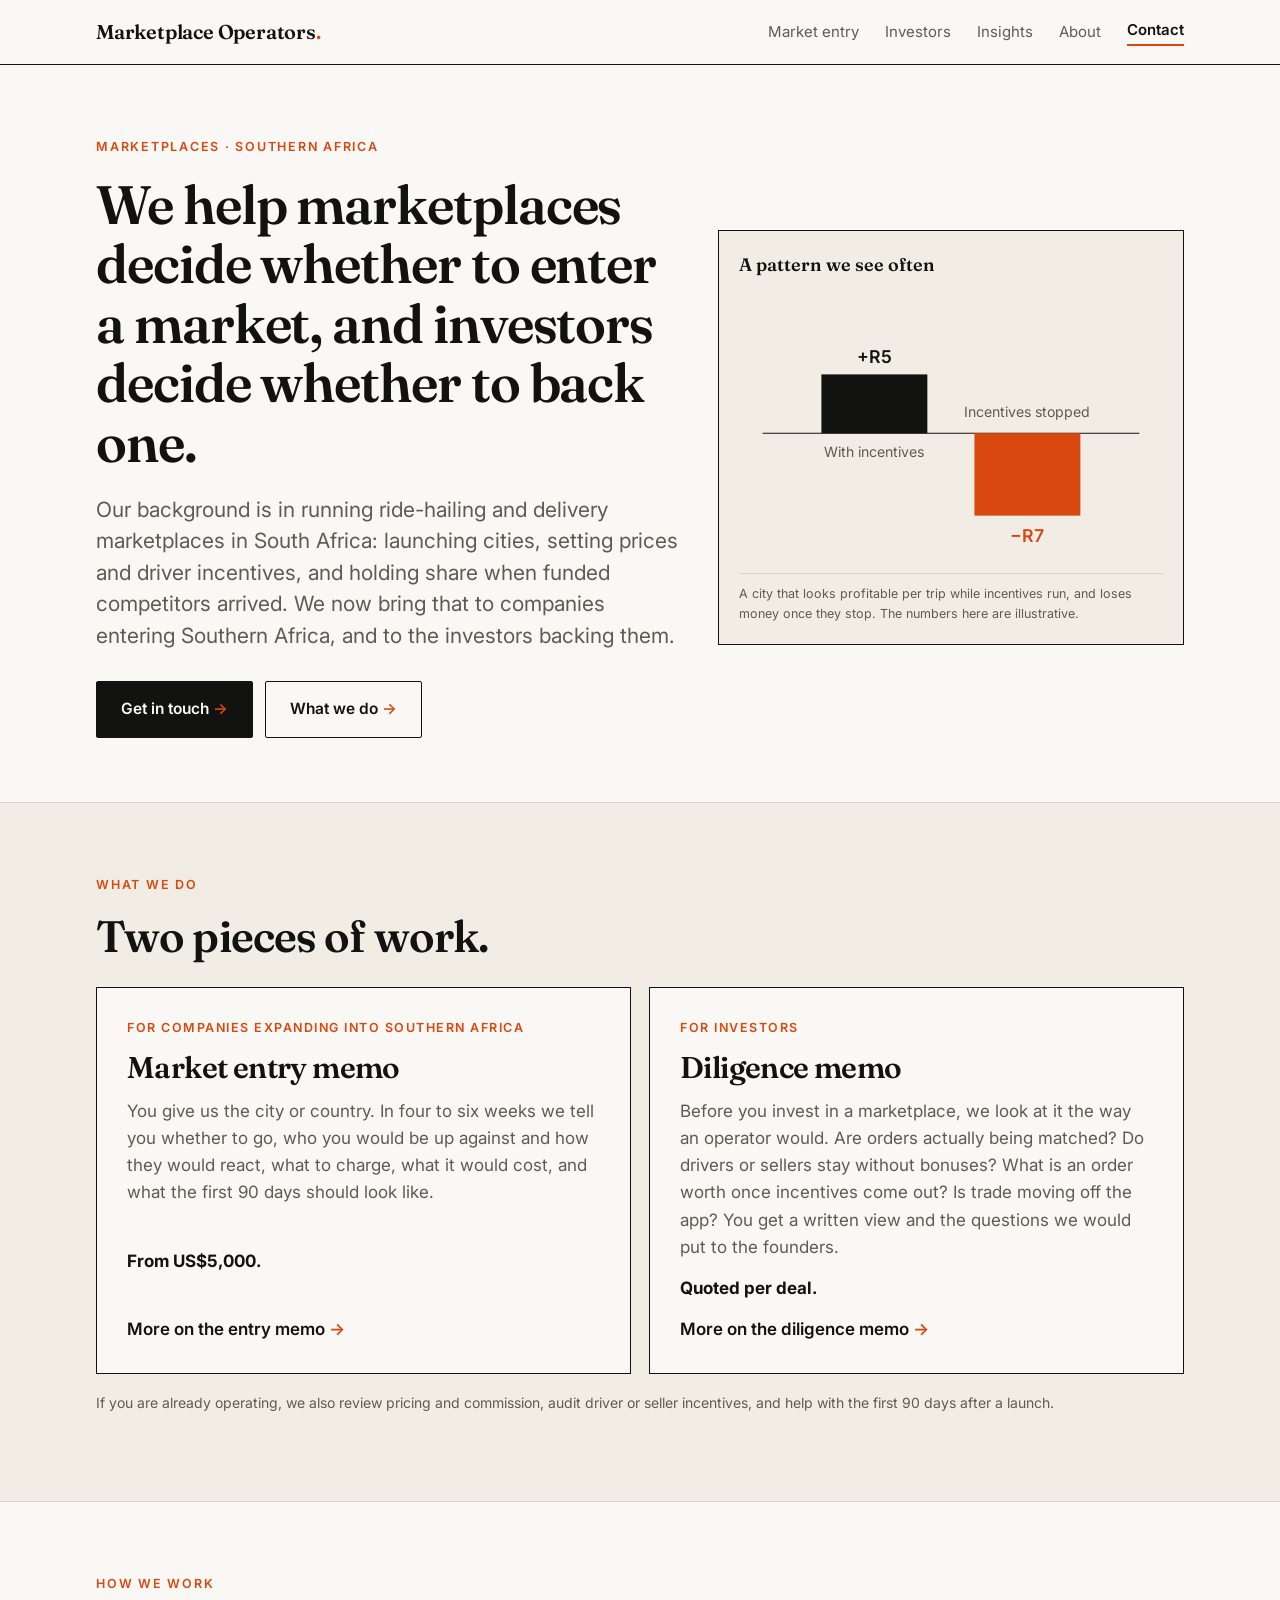
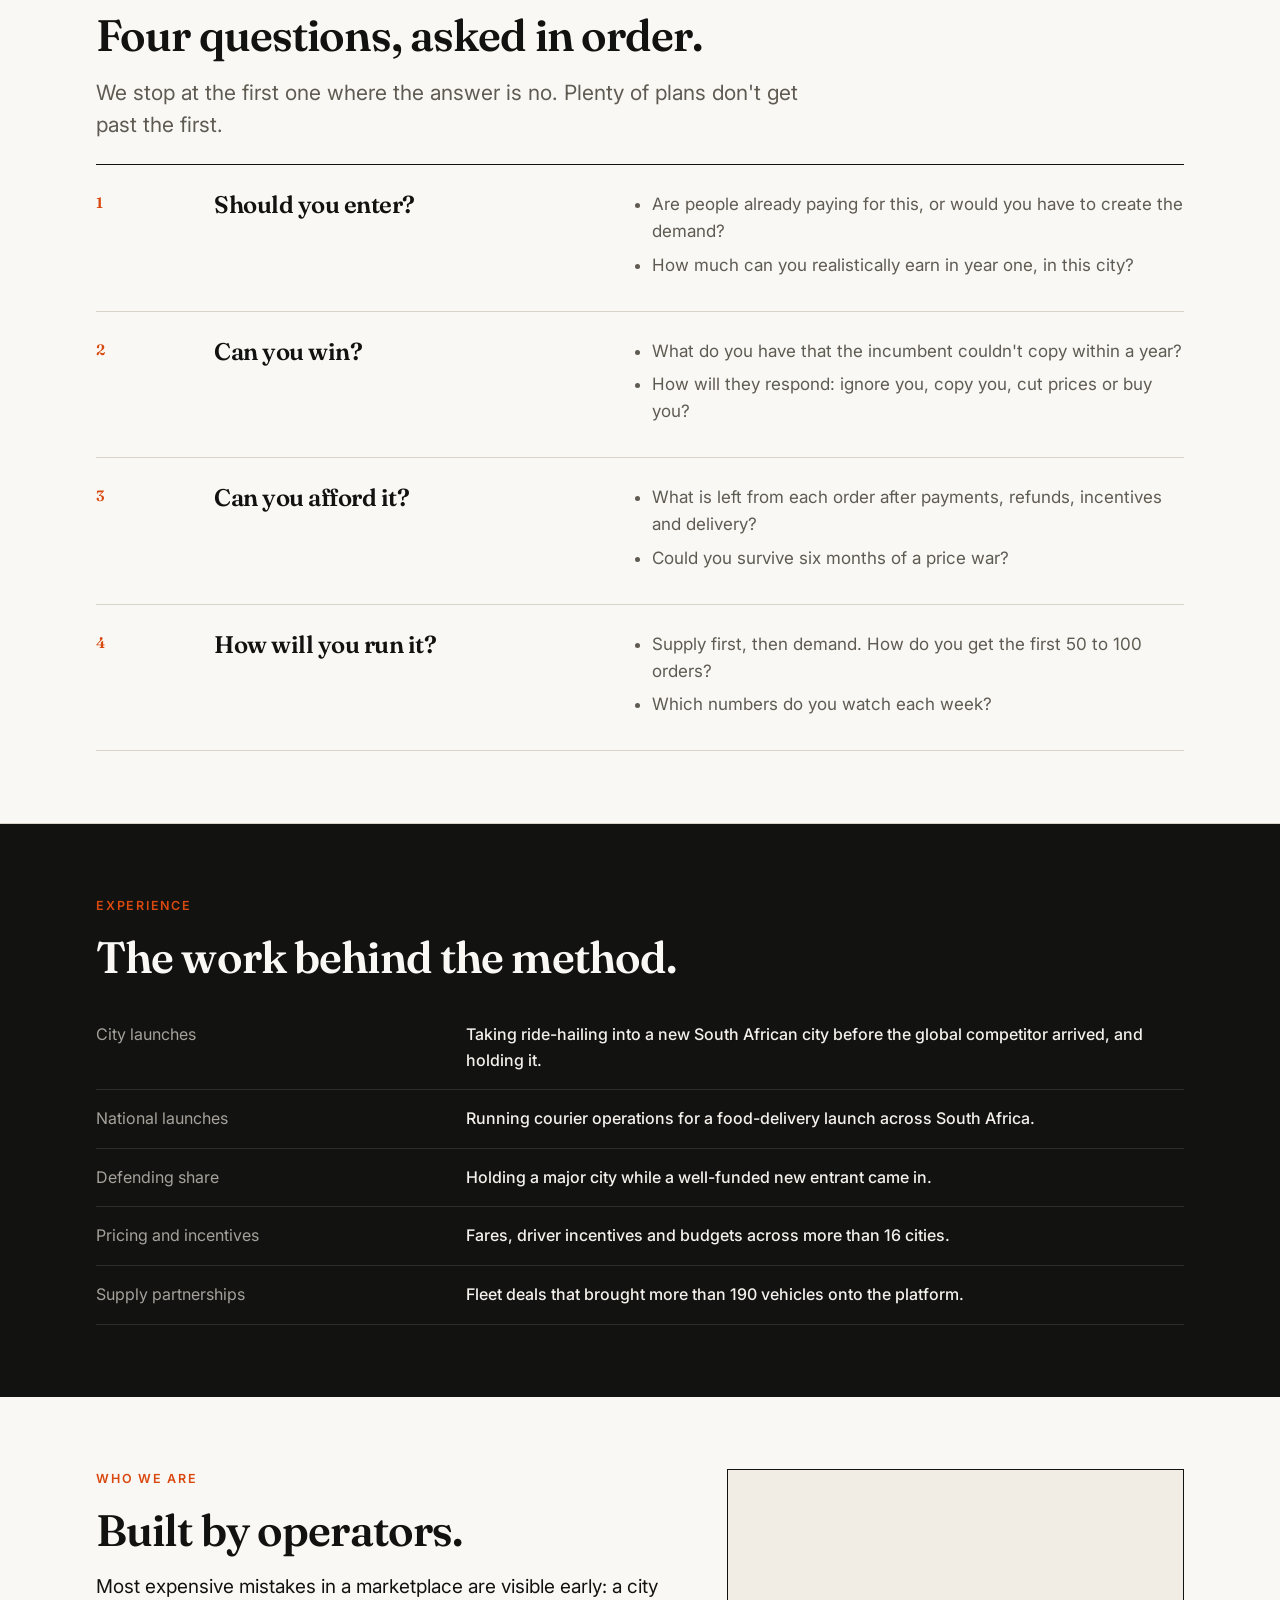
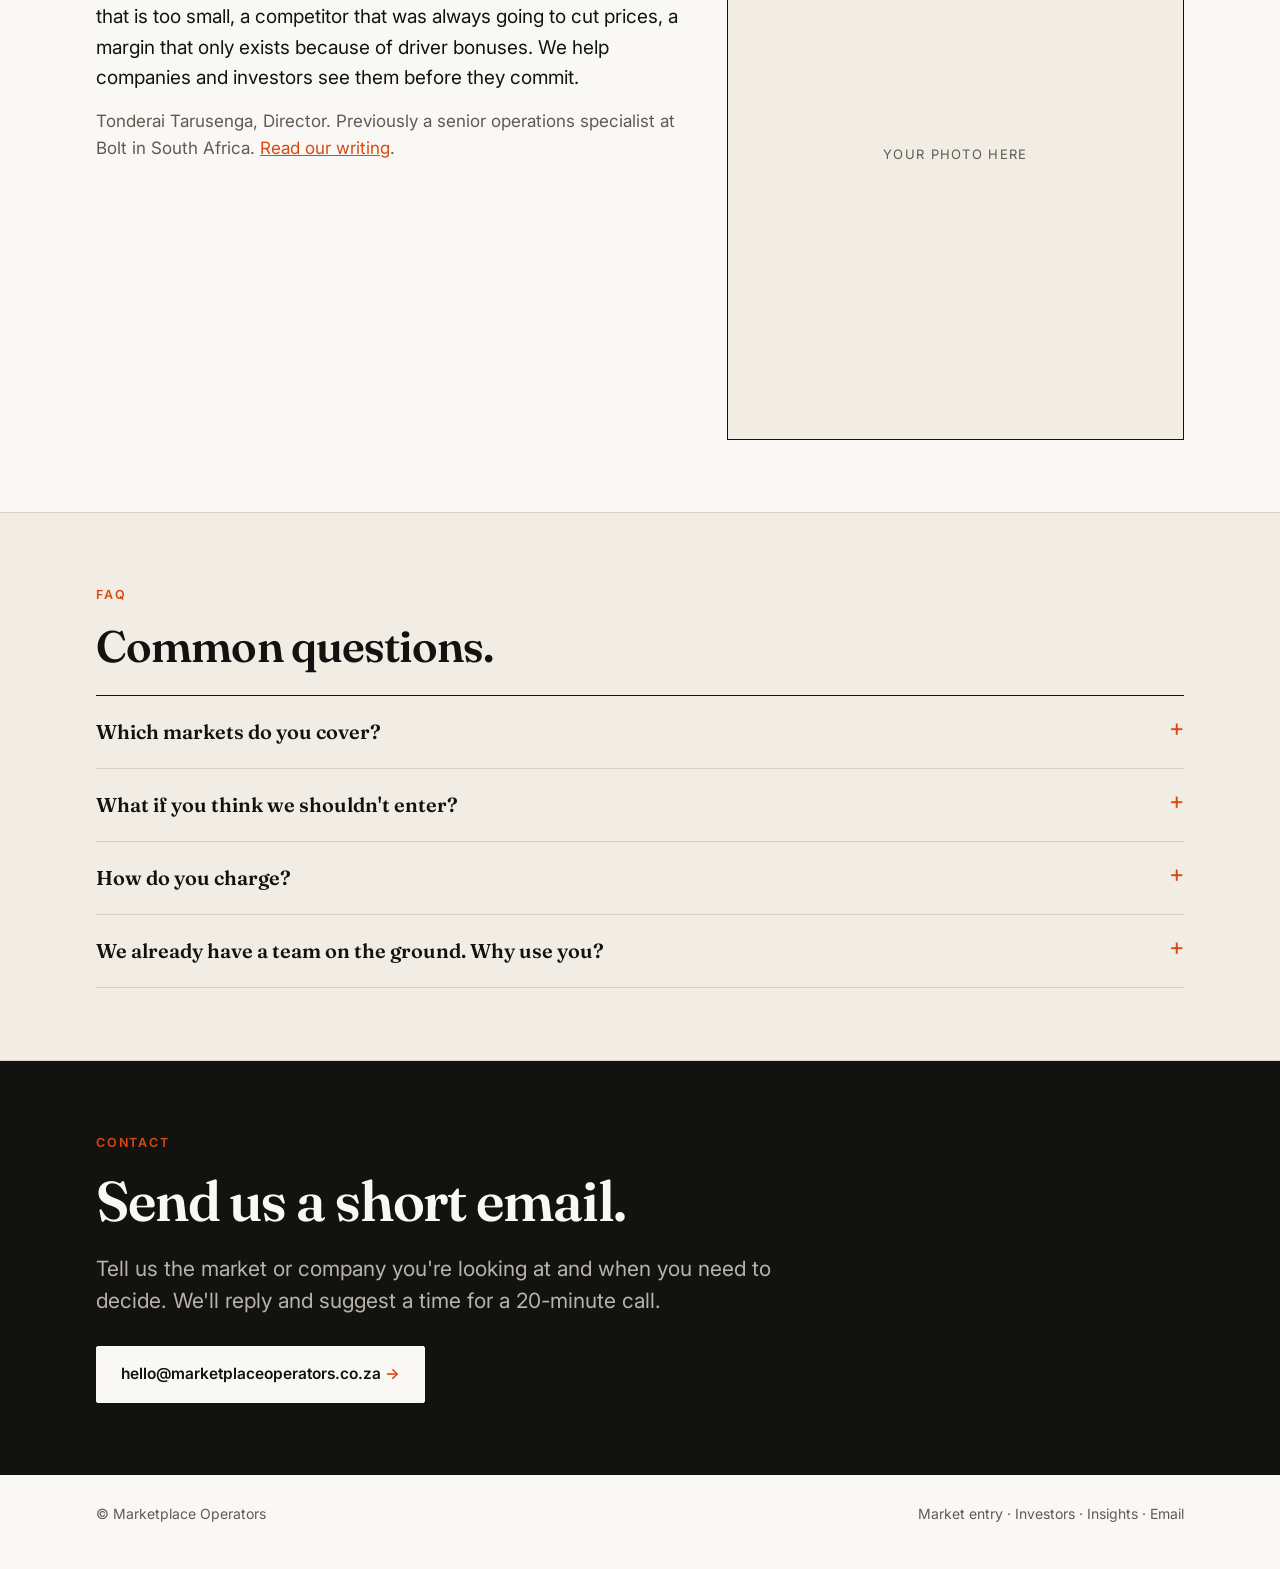
==== website/index.html @ 0813d492 "Show founder title as Director Co-Authored-By: Claude Opus 5.5 <noreply@anthropic.com> Claude-Sessio" ====
<!doctype html>
<html lang="en">
<head>
<meta charset="utf-8">
<meta name="viewport" content="width=device-width, initial-scale=1">
<title>Marketplace Operators | Market entry and diligence for marketplaces in Africa</title>
<meta name="description" content="Market entry strategy and operator diligence for marketplaces and platforms in Southern Africa. The Four Gates framework, from a former Bolt operator: should you enter, can you win, can you afford it, how do you execute.">
<link rel="canonical" href="https://marketplaceoperators.co.za/">
<meta property="og:title" content="Marketplace Operators">
<meta property="og:description" content="Market entry and operator diligence for marketplaces in Southern Africa.">
<meta property="og:url" content="https://marketplaceoperators.co.za/">
<meta property="og:type" content="website">
<link rel="preconnect" href="https://fonts.googleapis.com">
<link rel="preconnect" href="https://fonts.gstatic.com" crossorigin>
<link href="https://fonts.googleapis.com/css2?family=Fraunces:opsz,wght@9..144,400;9..144,600&family=Inter:wght@400;500;600&display=swap" rel="stylesheet">
<link rel="stylesheet" href="styles.css">
<script type="application/ld+json">
{"@context":"https://schema.org","@type":"ProfessionalService","name":"Marketplace Operators","url":"https://marketplaceoperators.co.za/","email":"hello@marketplaceoperators.co.za","areaServed":["South Africa","Zimbabwe","Southern Africa"],"description":"Market entry strategy and operator diligence for marketplaces and platforms in Southern Africa.","founder":{"@type":"Person","name":"Tonderai Tarusenga","jobTitle":"Director"}}
</script>
<script type="application/ld+json">
{"@context":"https://schema.org","@type":"FAQPage","mainEntity":[
{"@type":"Question","name":"Which markets do you cover?","acceptedAnswer":{"@type":"Answer","text":"South Africa and Zimbabwe, where we have worked on the ground, and the countries around them. For anywhere else, we'll tell you honestly whether we're the right fit."}},
{"@type":"Question","name":"What if you think we shouldn't enter?","acceptedAnswer":{"@type":"Answer","text":"Then we'll say so and explain why. That is often the most useful result."}},
{"@type":"Question","name":"How do you charge?","acceptedAnswer":{"@type":"Answer","text":"A fixed fee for each piece of work, agreed before we start. We don't bill by the hour."}},
{"@type":"Question","name":"We already have a team on the ground. Why use you?","acceptedAnswer":{"@type":"Answer","text":"An outside view on one decision, from someone with nothing riding on the answer."}}
]}
</script>
</head>
<body>

<header class="top">
  <div class="wrap">
    <a class="brand" href="index.html">Marketplace Operators<i>.</i></a>
    <nav class="menu">
      <a href="market-entry.html">Market entry</a>
      <a href="investors.html">Investors</a>
      <a href="insights.html">Insights</a>
      <a href="#about">About</a>
      <a class="cta" href="#contact">Contact</a>
    </nav>
  </div>
</header>

<section class="hero">
  <div class="wrap herogrid">
    <div>
      <span class="eyebrow">Marketplaces · Southern Africa</span>
      <h1 style="font-size:clamp(32px,4.4vw,54px);line-height:1.1">We help marketplaces decide whether to enter a market, and investors decide whether to back one.</h1>
      <p class="lead">Our background is in running ride-hailing and delivery marketplaces in South Africa: launching cities, setting prices and driver incentives, and holding share when funded competitors arrived. We now bring that to companies entering Southern Africa, and to the investors backing them.</p>
      <div class="btns">
        <a class="btn" href="#contact">Get in touch</a>
        <a class="btn line" href="#offers">What we do</a>
      </div>
    </div>
    <div class="figure">
      <div class="ttl">A pattern we see often</div>
      <svg viewBox="0 0 360 230" role="img" aria-label="Illustrative chart: profit per trip is positive with driver incentives and negative once they stop">
        <line x1="20" y1="120" x2="340" y2="120" stroke="#121211" stroke-width="1"/>
        <rect x="70" y="70" width="90" height="50" fill="#121211"/>
        <rect x="200" y="120" width="90" height="70" fill="#d9480f"/>
        <text x="115" y="60" text-anchor="middle" font-family="Inter,sans-serif" font-size="15" font-weight="600" fill="#121211">+R5</text>
        <text x="245" y="212" text-anchor="middle" font-family="Inter,sans-serif" font-size="15" font-weight="600" fill="#d9480f">−R7</text>
        <text x="115" y="140" text-anchor="middle" font-family="Inter,sans-serif" font-size="12" fill="#5f5b53">With incentives</text>
        <text x="245" y="106" text-anchor="middle" font-family="Inter,sans-serif" font-size="12" fill="#5f5b53">Incentives stopped</text>
      </svg>
      <div class="cap">A city that looks profitable per trip while incentives run, and loses money once they stop. The numbers here are illustrative.</div>
    </div>
  </div>
</section>

<section class="tint" id="offers">
  <div class="wrap">
    <span class="eyebrow">What we do</span>
    <h2>Two pieces of work.</h2>
    <div class="offers">
      <a class="offer" href="market-entry.html">
        <span class="for">For companies expanding into Southern Africa</span>
        <h3>Market entry memo</h3>
        <p>You give us the city or country. In four to six weeks we tell you whether to go, who you would be up against and how they would react, what to charge, what it would cost, and what the first 90 days should look like.</p>
        <p style="margin-top:auto"><b style="color:var(--ink)">From US$5,000.</b></p>
        <span class="go">More on the entry memo</span>
      </a>
      <a class="offer" href="investors.html">
        <span class="for">For investors</span>
        <h3>Diligence memo</h3>
        <p>Before you invest in a marketplace, we look at it the way an operator would. Are orders actually being matched? Do drivers or sellers stay without bonuses? What is an order worth once incentives come out? Is trade moving off the app? You get a written view and the questions we would put to the founders.</p>
        <p style="margin-top:auto"><b style="color:var(--ink)">Quoted per deal.</b></p>
        <span class="go">More on the diligence memo</span>
      </a>
    </div>
    <p class="note" style="margin-top:18px">If you are already operating, we also review pricing and commission, audit driver or seller incentives, and help with the first 90 days after a launch.</p>
  </div>
</section>

<section>
  <div class="wrap">
    <span class="eyebrow">How we work</span>
    <h2>Four questions, asked in order.</h2>
    <p class="lead" style="margin-top:0">We stop at the first one where the answer is no. Plenty of plans don't get past the first.</p>
    <div class="gates">
      <div class="gate"><span class="gn">1</span><h3>Should you enter?</h3><ul><li>Are people already paying for this, or would you have to create the demand?</li><li>How much can you realistically earn in year one, in this city?</li></ul></div>
      <div class="gate"><span class="gn">2</span><h3>Can you win?</h3><ul><li>What do you have that the incumbent couldn't copy within a year?</li><li>How will they respond: ignore you, copy you, cut prices or buy you?</li></ul></div>
      <div class="gate"><span class="gn">3</span><h3>Can you afford it?</h3><ul><li>What is left from each order after payments, refunds, incentives and delivery?</li><li>Could you survive six months of a price war?</li></ul></div>
      <div class="gate"><span class="gn">4</span><h3>How will you run it?</h3><ul><li>Supply first, then demand. How do you get the first 50 to 100 orders?</li><li>Which numbers do you watch each week?</li></ul></div>
    </div>
  </div>
</section>

<section class="dark">
  <div class="wrap">
    <span class="eyebrow">Experience</span>
    <h2>The work behind the method.</h2>
    <!-- VERIFY against your CV before publishing -->
    <table class="tbl" style="color:#f4f1ec">
      <tbody>
        <tr><td style="color:#a5a29b;border-color:#2d2c29;width:34%">City launches</td><td style="border-color:#2d2c29">Taking ride-hailing into a new South African city before the global competitor arrived, and holding it.</td></tr>
        <tr><td style="color:#a5a29b;border-color:#2d2c29">National launches</td><td style="border-color:#2d2c29">Running courier operations for a food-delivery launch across South Africa.</td></tr>
        <tr><td style="color:#a5a29b;border-color:#2d2c29">Defending share</td><td style="border-color:#2d2c29">Holding a major city while a well-funded new entrant came in.</td></tr>
        <tr><td style="color:#a5a29b;border-color:#2d2c29">Pricing and incentives</td><td style="border-color:#2d2c29">Fares, driver incentives and budgets across more than 16 cities.</td></tr>
        <tr><td style="color:#a5a29b;border-color:#2d2c29">Supply partnerships</td><td style="border-color:#2d2c29">Fleet deals that brought more than 190 vehicles onto the platform.</td></tr>
      </tbody>
    </table>
  </div>
</section>

<section id="about">
  <div class="wrap about">
    <div>
      <span class="eyebrow">Who we are</span>
      <h2>Built by operators.</h2>
      <p style="font-size:19px;line-height:1.6">Most expensive mistakes in a marketplace are visible early: a city that is too small, a competitor that was always going to cut prices, a margin that only exists because of driver bonuses. We help companies and investors see them before they commit.</p>
      <p style="color:var(--muted)">Tonderai Tarusenga, Director. Previously a senior operations specialist at Bolt in South Africa. <a href="insights.html" style="color:var(--accent)">Read our writing</a>.</p>
    </div>
    <div class="photo">Your photo here</div>
  </div>
</section>

<section class="tint">
  <div class="wrap">
    <span class="eyebrow">FAQ</span>
    <h2>Common questions.</h2>
    <div class="faq">
      <details><summary>Which markets do you cover?</summary><p>South Africa and Zimbabwe, where we have worked on the ground, and the countries around them. For anywhere else, we'll tell you honestly whether we're the right fit.</p></details>
      <details><summary>What if you think we shouldn't enter?</summary><p>Then we'll say so and explain why. That is often the most useful result.</p></details>
      <details><summary>How do you charge?</summary><p>A fixed fee for each piece of work, agreed before we start. We don't bill by the hour.</p></details>
      <details><summary>We already have a team on the ground. Why use you?</summary><p>An outside view on one decision, from someone with nothing riding on the answer.</p></details>
    </div>
  </div>
</section>

<section class="dark" id="contact">
  <div class="wrap">
    <span class="eyebrow">Contact</span>
    <h2 style="font-size:clamp(32px,5vw,56px)">Send us a short email.</h2>
    <p class="lead">Tell us the market or company you're looking at and when you need to decide. We'll reply and suggest a time for a 20-minute call.</p>
    <div class="btns">
      <a class="btn" href="mailto:hello@marketplaceoperators.co.za">hello@marketplaceoperators.co.za</a>
    </div>
  </div>
</section>

<footer>
  <div class="wrap">
    <span>© Marketplace Operators</span>
    <span><a href="market-entry.html">Market entry</a> · <a href="investors.html">Investors</a> · <a href="insights.html">Insights</a> · <a href="mailto:hello@marketplaceoperators.co.za">Email</a></span>
  </div>
</footer>

</body>
</html>
---- website/styles.css ----
/* Marketplace Operators: editorial, data-led. Change --accent to rebrand. */
:root{
  --ink:#121211;
  --paper:#faf8f4;
  --panel:#f1ede5;
  --rule:#d9d3c7;
  --muted:#5f5b53;
  --accent:#d9480f;
  --serif:"Fraunces",Georgia,"Times New Roman",serif;
  --sans:"Inter",system-ui,-apple-system,"Segoe UI",Roboto,sans-serif;
  --max:1120px;
}
*{box-sizing:border-box}
html{scroll-behavior:smooth}
body{margin:0;background:var(--paper);color:var(--ink);font:17px/1.6 var(--sans);-webkit-font-smoothing:antialiased}
a{color:inherit}
.wrap{max-width:var(--max);margin:0 auto;padding:0 16px}

/* Top bar */
.top{border-bottom:1px solid var(--ink)}
.top .wrap{display:flex;align-items:center;justify-content:space-between;gap:16px;height:64px}
.brand{font-family:var(--serif);font-weight:600;font-size:20px;letter-spacing:-.01em;text-decoration:none}
.brand i{font-style:normal;color:var(--accent)}
.menu{display:flex;gap:26px;align-items:center;font-size:15px}
.menu a{text-decoration:none;color:var(--muted)}
.menu a:hover{color:var(--ink)}
.menu a.cta{color:var(--ink);font-weight:600;border-bottom:2px solid var(--accent);padding-bottom:2px}
@media(max-width:700px){.menu a:not(.cta){display:none}}

/* Type */
h1,h2,h3{font-family:var(--serif);font-weight:600;letter-spacing:-.02em;margin:0}
h1{font-size:clamp(38px,6.4vw,76px);line-height:1.02}
h2{font-size:clamp(28px,4vw,44px);line-height:1.08;margin-bottom:18px}
h3{font-size:22px;line-height:1.2;margin-bottom:8px}
em{font-style:italic;color:var(--accent)}
p{margin:0 0 14px}
.eyebrow{font-size:12.5px;font-weight:600;letter-spacing:.14em;text-transform:uppercase;color:var(--accent);margin-bottom:18px;display:block}
.lead{font-size:clamp(18px,2vw,21px);line-height:1.5;color:var(--muted);max-width:56ch;margin-top:22px}
.lead b{color:var(--ink);font-weight:600}
.note{font-size:14px;color:var(--muted)}

/* Buttons */
.btns{display:flex;flex-wrap:wrap;gap:12px;margin-top:30px}
.btn{display:inline-block;background:var(--ink);color:var(--paper);text-decoration:none;font-weight:600;font-size:15.5px;padding:15px 24px;border-radius:2px;border:1px solid var(--ink)}
.btn::after{content:" →";color:var(--accent)}
.btn:hover{background:var(--accent);border-color:var(--accent)}
.btn:hover::after{color:var(--paper)}
.btn.line{background:transparent;color:var(--ink)}
.btn.line:hover{background:var(--ink);color:var(--paper);border-color:var(--ink)}
.btn.line:hover::after{color:var(--accent)}

/* Sections */
section{border-bottom:1px solid var(--rule);padding:72px 0}
section.tint{background:var(--panel)}
section.dark{background:var(--ink);color:var(--paper);border-bottom:0}
section.dark .lead,section.dark .note{color:#b9b4a8}
section.dark .btn{background:var(--paper);color:var(--ink);border-color:var(--paper)}
section.dark .btn:hover{background:var(--accent);border-color:var(--accent);color:var(--paper)}
section.dark .btn.line{background:transparent;color:var(--paper);border-color:#55524b}
section.dark .btn.line:hover{border-color:var(--paper);background:transparent;color:var(--paper)}

/* Hero grid with chart */
.hero{padding:72px 0 64px}
.herogrid{display:grid;gap:40px;align-items:center}
@media(min-width:900px){.herogrid{grid-template-columns:1.25fr 1fr}}
.figure{border:1px solid var(--ink);background:var(--panel);padding:20px}
.figure svg{width:100%;height:auto;display:block}
.figure .cap{font-size:12.5px;color:var(--muted);margin-top:10px;border-top:1px solid var(--rule);padding-top:10px}
.figure .ttl{font-family:var(--serif);font-weight:600;font-size:18px;margin-bottom:12px}

/* Columns separated by rules */
.cols{display:grid;gap:0;border-top:1px solid var(--ink)}
@media(min-width:800px){.cols.c2{grid-template-columns:1fr 1fr}.cols.c3{grid-template-columns:repeat(3,1fr)}}
.col{padding:26px 24px 28px 0;border-bottom:1px solid var(--rule)}
@media(min-width:800px){.col{border-bottom:0;border-right:1px solid var(--rule);padding:28px 26px 30px}.col:first-child{padding-left:0}.col:last-child{border-right:0}}
.col .n{font-family:var(--serif);color:var(--accent);font-weight:600;font-size:15px;display:block;margin-bottom:10px}
.col p{color:var(--muted)}
.dark .col p{color:#b9b4a8}
.dark .cols{border-color:#55524b}
.dark .col{border-color:#2d2c29}

/* Offer boxes */
.offers{display:grid;gap:18px;margin-top:26px}
@media(min-width:800px){.offers{grid-template-columns:1fr 1fr}}
.offer{display:flex;flex-direction:column;border:1px solid var(--ink);background:var(--paper);padding:30px;text-decoration:none;transition:background .15s}
.offer:hover{background:var(--panel)}
.offer .for{font-size:12.5px;font-weight:600;letter-spacing:.12em;text-transform:uppercase;color:var(--accent);margin-bottom:12px}
.offer h3{font-size:30px;margin-bottom:12px}
.offer p{color:var(--muted)}
.offer ul{list-style:none;padding:0;margin:8px 0 22px;border-top:1px solid var(--rule)}
.offer li{padding:9px 0;border-bottom:1px solid var(--rule);font-size:15.5px}
.offer .go{margin-top:auto;font-weight:600}
.offer .go::after{content:" →";color:var(--accent)}

/* Comparison table */
.tbl{width:100%;border-collapse:collapse;margin-top:24px;font-size:16px}
.tbl th,.tbl td{text-align:left;vertical-align:top;padding:16px 14px 16px 0;border-bottom:1px solid var(--rule)}
.tbl th{font-size:12.5px;letter-spacing:.12em;text-transform:uppercase;color:var(--muted);font-weight:600;border-bottom:1px solid var(--ink)}
.tbl td:first-child{color:var(--muted)}
.tbl td:last-child{font-weight:500}
@media(max-width:640px){.tbl th:first-child,.tbl td:first-child{width:46%}}

/* Stats */
.stats{display:grid;gap:0;border-top:1px solid #55524b}
@media(min-width:800px){.stats{grid-template-columns:repeat(3,1fr)}}
.stat{padding:28px 24px 30px 0;border-bottom:1px solid #2d2c29}
@media(min-width:800px){.stat{border-bottom:0;border-right:1px solid #2d2c29;padding:30px 26px}.stat:first-child{padding-left:0}.stat:last-child{border-right:0}}
.stat .big{font-family:var(--serif);font-weight:600;font-size:clamp(30px,4vw,44px);line-height:1.05;letter-spacing:-.02em}
.stat .big i{font-style:normal;color:var(--accent)}
.stat p{color:#b9b4a8;margin:12px 0 0;font-size:15.5px}

/* Check list */
.list{list-style:none;padding:0;margin:24px 0 0;border-top:1px solid var(--ink)}
.list li{display:grid;grid-template-columns:34px 1fr;gap:10px;padding:18px 0;border-bottom:1px solid var(--rule)}
.list li::before{content:"✓";color:var(--accent);font-weight:700}
.list b{display:block;font-size:17px}
.list span{color:var(--muted);font-size:15.5px}

/* About */
.about{display:grid;gap:36px;align-items:start}
@media(min-width:860px){.about{grid-template-columns:1.3fr 1fr}}
.about .quote{font-family:var(--serif);font-size:clamp(22px,2.6vw,30px);line-height:1.25;font-weight:400;letter-spacing:-.01em}
.about .quote span{color:var(--muted)}
.photo{aspect-ratio:4/5;background:var(--panel);border:1px solid var(--ink);display:grid;place-items:center;color:var(--muted);font-size:13px;letter-spacing:.1em;text-transform:uppercase}

/* FAQ */
.faq{border-top:1px solid var(--ink);margin-top:24px}
.faq details{border-bottom:1px solid var(--rule)}
.faq summary{list-style:none;cursor:pointer;display:flex;justify-content:space-between;gap:16px;padding:20px 0;font-family:var(--serif);font-weight:600;font-size:20px}
.faq summary::-webkit-details-marker{display:none}
.faq summary::after{content:"+";color:var(--accent);font-family:var(--sans);font-weight:400;font-size:24px;line-height:1}
.faq details[open] summary::after{content:"−"}
.faq details p{color:var(--muted);padding:0 0 20px;margin:0;max-width:64ch}

/* Footer */
footer{padding:28px 0 44px;font-size:14px;color:var(--muted)}
footer .wrap{display:flex;flex-wrap:wrap;justify-content:space-between;gap:12px}
footer a{text-decoration:none}
footer a:hover{color:var(--ink)}

/* --- Additions: gates, objections, articles --- */
.gates{display:grid;gap:0;border-top:1px solid var(--ink);margin-top:24px}
.gate{display:grid;gap:12px;padding:26px 0;border-bottom:1px solid var(--rule)}
@media(min-width:800px){.gate{grid-template-columns:90px 1fr 1.4fr;gap:28px;align-items:start}}
.gate .gn{font-family:var(--serif);font-weight:600;color:var(--accent);font-size:15px;letter-spacing:.04em}
.gate h3{margin:0;font-size:24px}
.gate ul{margin:0;padding-left:18px;color:var(--muted)}
.gate li{margin-bottom:6px}
.stops{margin:22px 0 0;padding:0;list-style:none;border-top:1px solid #55524b}
.stops li{padding:14px 0;border-bottom:1px solid #2d2c29;display:grid;grid-template-columns:30px 1fr;gap:8px}
.stops li::before{content:"✕";color:var(--accent);font-weight:700}
.stats.s4{grid-template-columns:1fr}
@media(min-width:800px){.stats.s4{grid-template-columns:1fr 1fr}.stats.s4 .stat{border-right:0;padding-left:0;border-bottom:1px solid #2d2c29}.stats.s4 .stat:nth-child(odd){border-right:1px solid #2d2c29;padding-right:26px}.stats.s4 .stat:nth-child(even){padding-left:26px}}
.price{display:grid;gap:14px;margin-top:22px}
@media(min-width:800px){.price{grid-template-columns:repeat(3,1fr)}}
.price .tier{border:1px solid var(--ink);padding:24px;background:var(--paper)}
.price .tier .for{font-size:12.5px;font-weight:600;letter-spacing:.12em;text-transform:uppercase;color:var(--accent)}
.price .tier h3{margin:8px 0 8px}
.price .tier p{color:var(--muted);margin:0 0 10px}
.price .tier .amt{font-family:var(--serif);font-weight:600;font-size:22px;margin-top:6px}
.article{max-width:720px}
.article h1{font-size:clamp(34px,5vw,56px)}
.article h2{font-size:28px;margin:38px 0 10px}
.article p{color:#2b2a27;font-size:18px;line-height:1.65}
.article .meta{color:var(--muted);font-size:14px;margin:18px 0 28px}
.article blockquote{margin:24px 0;padding:6px 0 6px 20px;border-left:3px solid var(--accent);font-family:var(--serif);font-size:22px;line-height:1.3}
.postlist{border-top:1px solid var(--ink);margin-top:24px}
.post{display:block;text-decoration:none;padding:24px 0;border-bottom:1px solid var(--rule)}
.post h3{font-size:26px;margin-bottom:6px}
.post p{color:var(--muted);margin:0}
.post:hover h3{color:var(--accent)}
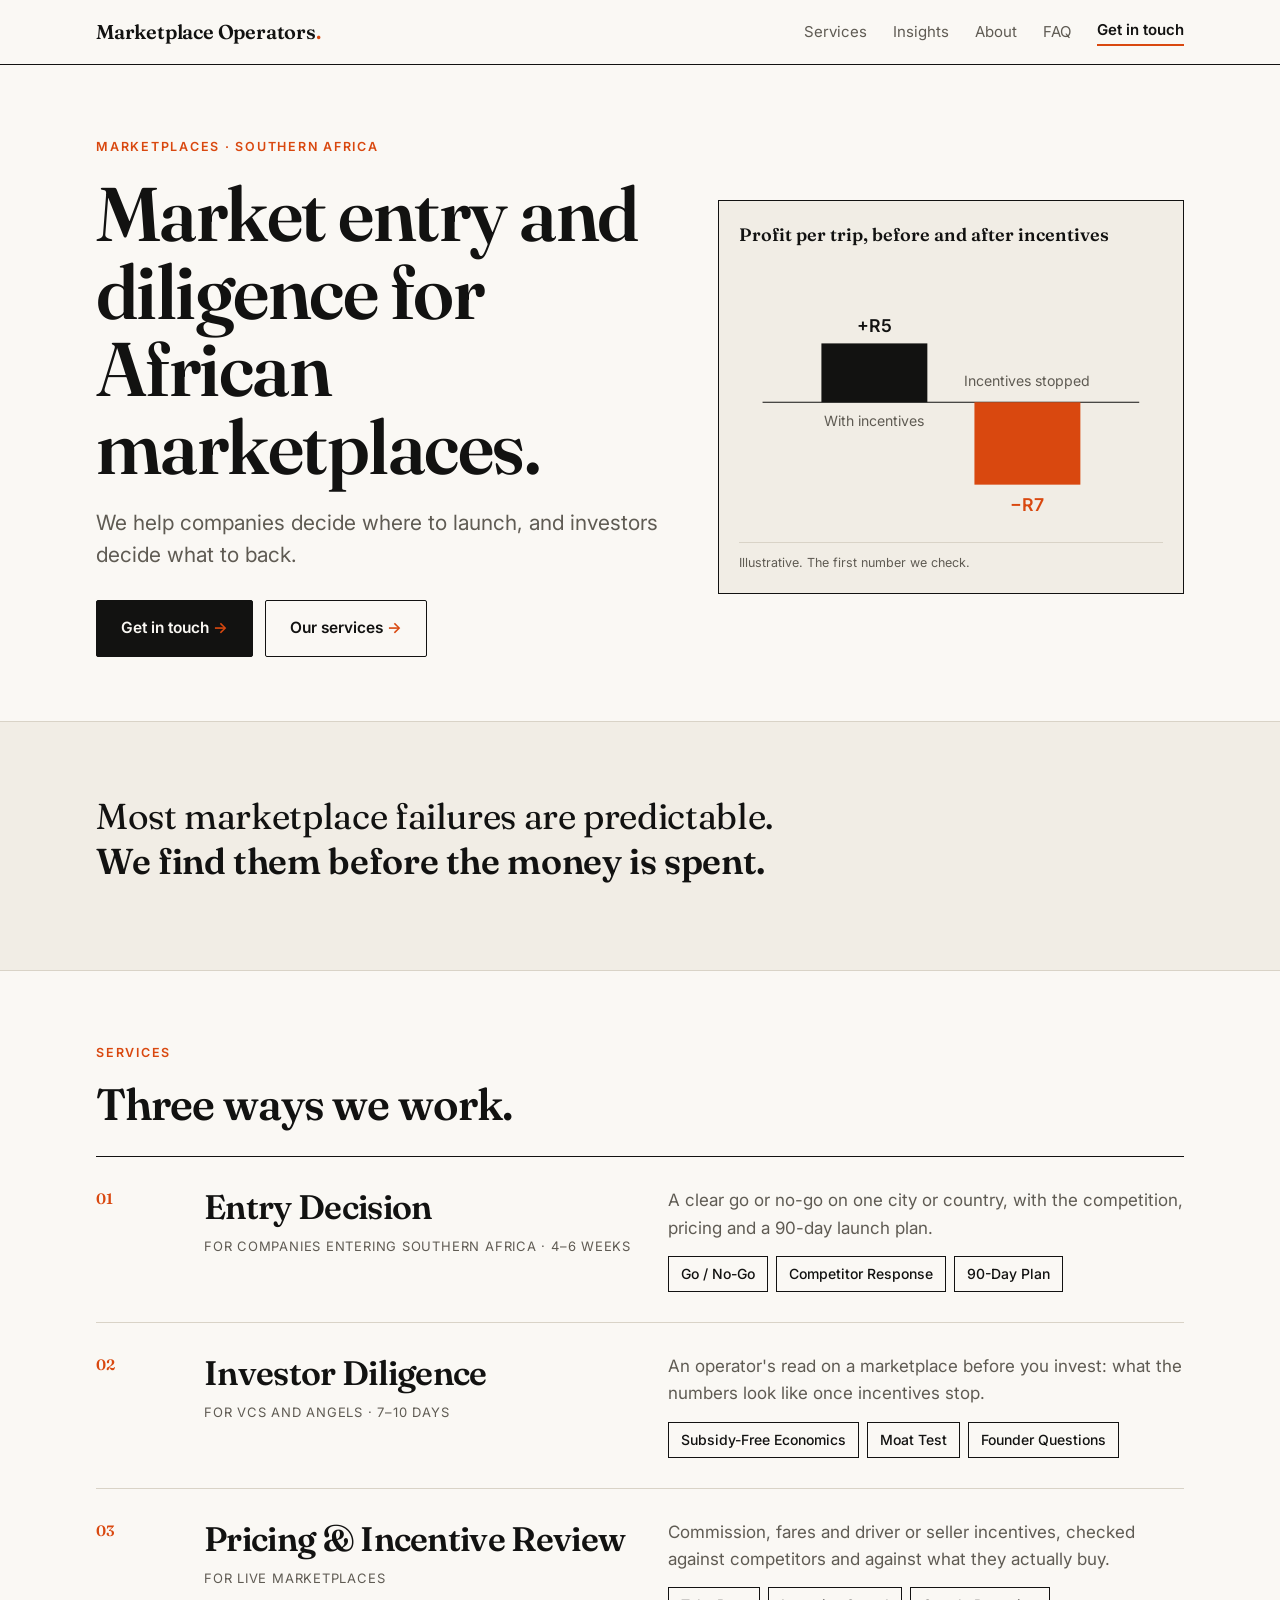
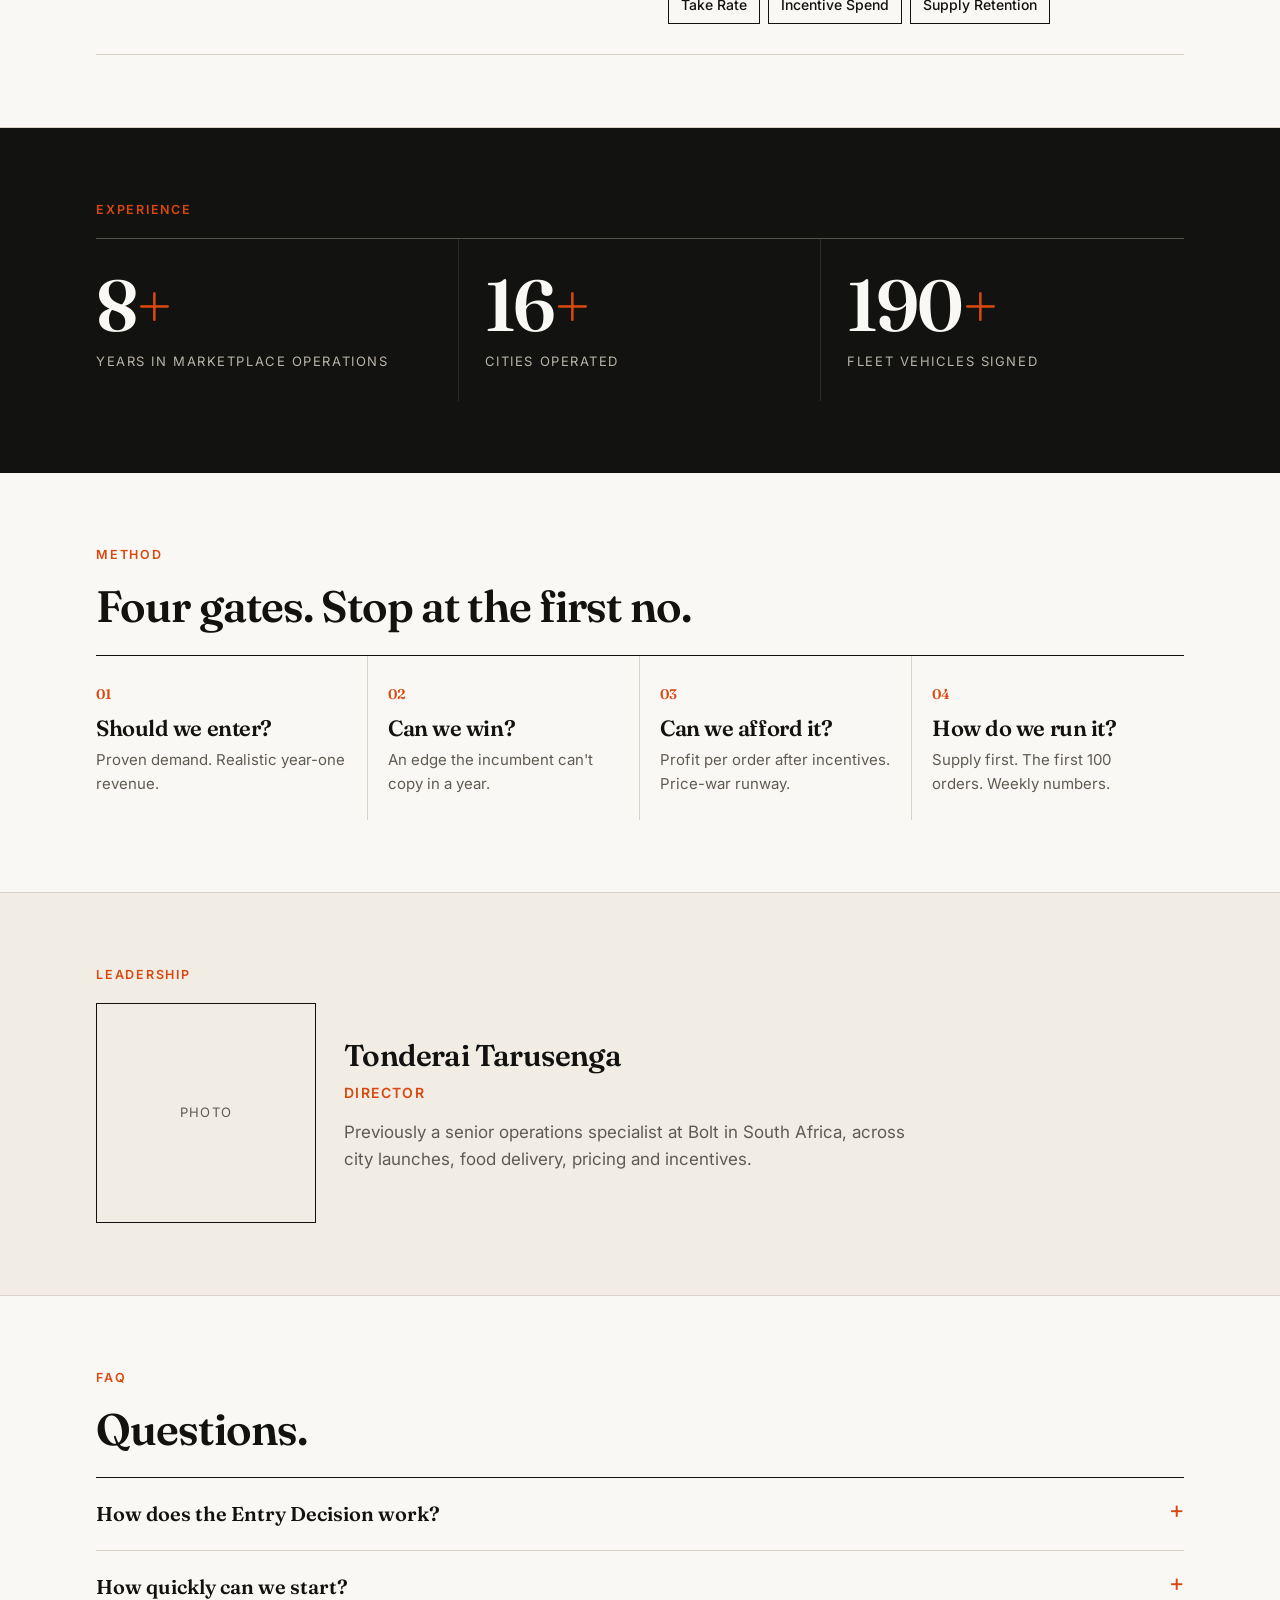
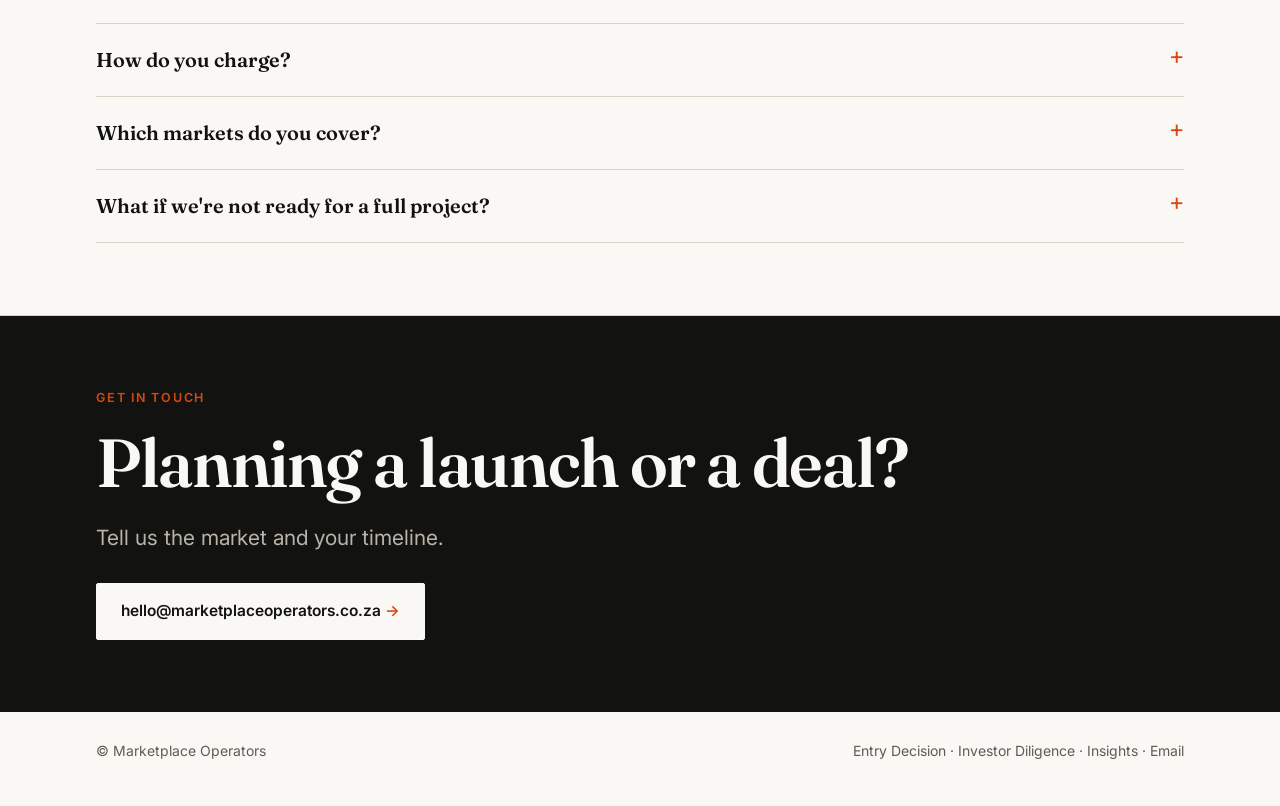
==== commit c36c46c6: "Tighten home page: named services with tags, numbers strip, compact method, concrete FAQ Co-Authored" ====
--- a/website/index.html
+++ b/website/index.html
@@ -19,10 +19,11 @@
 </script>
 <script type="application/ld+json">
 {"@context":"https://schema.org","@type":"FAQPage","mainEntity":[
-{"@type":"Question","name":"Which markets do you cover?","acceptedAnswer":{"@type":"Answer","text":"South Africa and Zimbabwe, where we have worked on the ground, and the countries around them. For anywhere else, we'll tell you honestly whether we're the right fit."}},
-{"@type":"Question","name":"What if you think we shouldn't enter?","acceptedAnswer":{"@type":"Answer","text":"Then we'll say so and explain why. That is often the most useful result."}},
-{"@type":"Question","name":"How do you charge?","acceptedAnswer":{"@type":"Answer","text":"A fixed fee for each piece of work, agreed before we start. We don't bill by the hour."}},
-{"@type":"Question","name":"We already have a team on the ground. Why use you?","acceptedAnswer":{"@type":"Answer","text":"An outside view on one decision, from someone with nothing riding on the answer."}}
+{"@type":"Question","name":"How does the Entry Decision work?","acceptedAnswer":{"@type":"Answer","text":"Four to six weeks. A kickoff to agree the market and the question, a weekly check-in, then a written memo and a debrief. You leave with a go or no-go, a competitor map, a pricing model and a 90-day plan."}},
+{"@type":"Question","name":"How quickly can we start?","acceptedAnswer":{"@type":"Answer","text":"Usually within a week of agreeing scope. We keep only a few projects running at once."}},
+{"@type":"Question","name":"How do you charge?","acceptedAnswer":{"@type":"Answer","text":"A fixed fee per project, agreed up front. Entry Decisions start from US$5,000. Investor Diligence is quoted per deal. No hourly billing."}},
+{"@type":"Question","name":"Which markets do you cover?","acceptedAnswer":{"@type":"Answer","text":"South Africa, Zimbabwe and the wider Southern African region."}},
+{"@type":"Question","name":"What if we're not ready for a full project?","acceptedAnswer":{"@type":"Answer","text":"Book a free 20-minute call. We'll tell you honestly whether we can help, and if not, who can."}}
 ]}
 </script>
 </head>
@@ -32,11 +33,11 @@
   <div class="wrap">
     <a class="brand" href="index.html">Marketplace Operators<i>.</i></a>
     <nav class="menu">
-      <a href="market-entry.html">Market entry</a>
-      <a href="investors.html">Investors</a>
+      <a href="#services">Services</a>
       <a href="insights.html">Insights</a>
       <a href="#about">About</a>
-      <a class="cta" href="#contact">Contact</a>
+      <a href="#faq">FAQ</a>
+      <a class="cta" href="#contact">Get in touch</a>
     </nav>
   </div>
 </header>
@@ -45,16 +46,16 @@
   <div class="wrap herogrid">
     <div>
       <span class="eyebrow">Marketplaces · Southern Africa</span>
-      <h1 style="font-size:clamp(32px,4.4vw,54px);line-height:1.1">We help marketplaces decide whether to enter a market, and investors decide whether to back one.</h1>
-      <p class="lead">Our background is in running ride-hailing and delivery marketplaces in South Africa: launching cities, setting prices and driver incentives, and holding share when funded competitors arrived. We now bring that to companies entering Southern Africa, and to the investors backing them.</p>
+      <h1>Market entry and diligence for African marketplaces.</h1>
+      <p class="lead">We help companies decide where to launch, and investors decide what to back.</p>
       <div class="btns">
         <a class="btn" href="#contact">Get in touch</a>
-        <a class="btn line" href="#offers">What we do</a>
+        <a class="btn line" href="#services">Our services</a>
       </div>
     </div>
     <div class="figure">
-      <div class="ttl">A pattern we see often</div>
-      <svg viewBox="0 0 360 230" role="img" aria-label="Illustrative chart: profit per trip is positive with driver incentives and negative once they stop">
+      <div class="ttl">Profit per trip, before and after incentives</div>
+      <svg viewBox="0 0 360 230" role="img" aria-label="Illustrative chart: profit per trip is positive with incentives and negative once they stop">
         <line x1="20" y1="120" x2="340" y2="120" stroke="#121211" stroke-width="1"/>
         <rect x="70" y="70" width="90" height="50" fill="#121211"/>
         <rect x="200" y="120" width="90" height="70" fill="#d9480f"/>
@@ -63,45 +64,37 @@
         <text x="115" y="140" text-anchor="middle" font-family="Inter,sans-serif" font-size="12" fill="#5f5b53">With incentives</text>
         <text x="245" y="106" text-anchor="middle" font-family="Inter,sans-serif" font-size="12" fill="#5f5b53">Incentives stopped</text>
       </svg>
-      <div class="cap">A city that looks profitable per trip while incentives run, and loses money once they stop. The numbers here are illustrative.</div>
+      <div class="cap">Illustrative. The first number we check.</div>
     </div>
   </div>
 </section>
 
-<section class="tint" id="offers">
+<section class="tint">
   <div class="wrap">
-    <span class="eyebrow">What we do</span>
-    <h2>Two pieces of work.</h2>
-    <div class="offers">
-      <a class="offer" href="market-entry.html">
-        <span class="for">For companies expanding into Southern Africa</span>
-        <h3>Market entry memo</h3>
-        <p>You give us the city or country. In four to six weeks we tell you whether to go, who you would be up against and how they would react, what to charge, what it would cost, and what the first 90 days should look like.</p>
-        <p style="margin-top:auto"><b style="color:var(--ink)">From US$5,000.</b></p>
-        <span class="go">More on the entry memo</span>
-      </a>
-      <a class="offer" href="investors.html">
-        <span class="for">For investors</span>
-        <h3>Diligence memo</h3>
-        <p>Before you invest in a marketplace, we look at it the way an operator would. Are orders actually being matched? Do drivers or sellers stay without bonuses? What is an order worth once incentives come out? Is trade moving off the app? You get a written view and the questions we would put to the founders.</p>
-        <p style="margin-top:auto"><b style="color:var(--ink)">Quoted per deal.</b></p>
-        <span class="go">More on the diligence memo</span>
-      </a>
-    </div>
-    <p class="note" style="margin-top:18px">If you are already operating, we also review pricing and commission, audit driver or seller incentives, and help with the first 90 days after a launch.</p>
+    <p class="belief">Most marketplace failures are predictable. <b>We find them before the money is spent.</b></p>
   </div>
 </section>
 
-<section>
+<section id="services">
   <div class="wrap">
-    <span class="eyebrow">How we work</span>
-    <h2>Four questions, asked in order.</h2>
-    <p class="lead" style="margin-top:0">We stop at the first one where the answer is no. Plenty of plans don't get past the first.</p>
-    <div class="gates">
-      <div class="gate"><span class="gn">1</span><h3>Should you enter?</h3><ul><li>Are people already paying for this, or would you have to create the demand?</li><li>How much can you realistically earn in year one, in this city?</li></ul></div>
-      <div class="gate"><span class="gn">2</span><h3>Can you win?</h3><ul><li>What do you have that the incumbent couldn't copy within a year?</li><li>How will they respond: ignore you, copy you, cut prices or buy you?</li></ul></div>
-      <div class="gate"><span class="gn">3</span><h3>Can you afford it?</h3><ul><li>What is left from each order after payments, refunds, incentives and delivery?</li><li>Could you survive six months of a price war?</li></ul></div>
-      <div class="gate"><span class="gn">4</span><h3>How will you run it?</h3><ul><li>Supply first, then demand. How do you get the first 50 to 100 orders?</li><li>Which numbers do you watch each week?</li></ul></div>
+    <span class="eyebrow">Services</span>
+    <h2>Three ways we work.</h2>
+    <div class="svc">
+      <a href="market-entry.html">
+        <span class="n">01</span>
+        <div><h3>Entry Decision</h3><span class="meta">For companies entering Southern Africa · 4–6 weeks</span></div>
+        <div><p>A clear go or no-go on one city or country, with the competition, pricing and a 90-day launch plan.</p><div class="tags"><span>Go / No-Go</span><span>Competitor Response</span><span>90-Day Plan</span></div></div>
+      </a>
+      <a href="investors.html">
+        <span class="n">02</span>
+        <div><h3>Investor Diligence</h3><span class="meta">For VCs and angels · 7–10 days</span></div>
+        <div><p>An operator's read on a marketplace before you invest: what the numbers look like once incentives stop.</p><div class="tags"><span>Subsidy-Free Economics</span><span>Moat Test</span><span>Founder Questions</span></div></div>
+      </a>
+      <a href="#contact">
+        <span class="n">03</span>
+        <div><h3>Pricing &amp; Incentive Review</h3><span class="meta">For live marketplaces</span></div>
+        <div><p>Commission, fares and driver or seller incentives, checked against competitors and against what they actually buy.</p><div class="tags"><span>Take Rate</span><span>Incentive Spend</span><span>Supply Retention</span></div></div>
+      </a>
     </div>
   </div>
 </section>
@@ -109,50 +102,61 @@
 <section class="dark">
   <div class="wrap">
     <span class="eyebrow">Experience</span>
-    <h2>The work behind the method.</h2>
-    <!-- VERIFY against your CV before publishing -->
-    <table class="tbl" style="color:#f4f1ec">
-      <tbody>
-        <tr><td style="color:#a5a29b;border-color:#2d2c29;width:34%">City launches</td><td style="border-color:#2d2c29">Taking ride-hailing into a new South African city before the global competitor arrived, and holding it.</td></tr>
-        <tr><td style="color:#a5a29b;border-color:#2d2c29">National launches</td><td style="border-color:#2d2c29">Running courier operations for a food-delivery launch across South Africa.</td></tr>
-        <tr><td style="color:#a5a29b;border-color:#2d2c29">Defending share</td><td style="border-color:#2d2c29">Holding a major city while a well-funded new entrant came in.</td></tr>
-        <tr><td style="color:#a5a29b;border-color:#2d2c29">Pricing and incentives</td><td style="border-color:#2d2c29">Fares, driver incentives and budgets across more than 16 cities.</td></tr>
-        <tr><td style="color:#a5a29b;border-color:#2d2c29">Supply partnerships</td><td style="border-color:#2d2c29">Fleet deals that brought more than 190 vehicles onto the platform.</td></tr>
-      </tbody>
-    </table>
+    <!-- VERIFY these figures against your CV before publishing -->
+    <div class="nums">
+      <div><b>8<i>+</i></b><span>Years in marketplace operations</span></div>
+      <div><b>16<i>+</i></b><span>Cities operated</span></div>
+      <div><b>190<i>+</i></b><span>Fleet vehicles signed</span></div>
+    </div>
   </div>
 </section>
 
-<section id="about">
-  <div class="wrap about">
-    <div>
-      <span class="eyebrow">Who we are</span>
-      <h2>Built by operators.</h2>
-      <p style="font-size:19px;line-height:1.6">Most expensive mistakes in a marketplace are visible early: a city that is too small, a competitor that was always going to cut prices, a margin that only exists because of driver bonuses. We help companies and investors see them before they commit.</p>
-      <p style="color:var(--muted)">Tonderai Tarusenga, Director. Previously a senior operations specialist at Bolt in South Africa. <a href="insights.html" style="color:var(--accent)">Read our writing</a>.</p>
+<section>
+  <div class="wrap">
+    <span class="eyebrow">Method</span>
+    <h2>Four gates. Stop at the first no.</h2>
+    <div class="gates4">
+      <div><span class="gn">01</span><h3>Should we enter?</h3><p>Proven demand. Realistic year-one revenue.</p></div>
+      <div><span class="gn">02</span><h3>Can we win?</h3><p>An edge the incumbent can't copy in a year.</p></div>
+      <div><span class="gn">03</span><h3>Can we afford it?</h3><p>Profit per order after incentives. Price-war runway.</p></div>
+      <div><span class="gn">04</span><h3>How do we run it?</h3><p>Supply first. The first 100 orders. Weekly numbers.</p></div>
     </div>
-    <div class="photo">Your photo here</div>
   </div>
 </section>
 
-<section class="tint">
+<section class="tint" id="about">
+  <div class="wrap">
+    <span class="eyebrow">Leadership</span>
+    <div class="lead-person">
+      <div class="photo">Photo</div>
+      <div>
+        <h3>Tonderai Tarusenga</h3>
+        <span class="role">Director</span>
+        <p>Previously a senior operations specialist at Bolt in South Africa, across city launches, food delivery, pricing and incentives.</p>
+      </div>
+    </div>
+  </div>
+</section>
+
+<section id="faq">
   <div class="wrap">
     <span class="eyebrow">FAQ</span>
-    <h2>Common questions.</h2>
+    <h2>Questions.</h2>
     <div class="faq">
-      <details><summary>Which markets do you cover?</summary><p>South Africa and Zimbabwe, where we have worked on the ground, and the countries around them. For anywhere else, we'll tell you honestly whether we're the right fit.</p></details>
-      <details><summary>What if you think we shouldn't enter?</summary><p>Then we'll say so and explain why. That is often the most useful result.</p></details>
-      <details><summary>How do you charge?</summary><p>A fixed fee for each piece of work, agreed before we start. We don't bill by the hour.</p></details>
-      <details><summary>We already have a team on the ground. Why use you?</summary><p>An outside view on one decision, from someone with nothing riding on the answer.</p></details>
+      <details><summary>How does the Entry Decision work?</summary><p>Four to six weeks. A kickoff to agree the market and the question, a weekly check-in, then a written memo and a debrief. You leave with a go or no-go, a competitor map, a pricing model and a 90-day plan.</p></details>
+      <details><summary>How quickly can we start?</summary><p>Usually within a week of agreeing scope. We keep only a few projects running at once.</p></details>
+      <details><summary>How do you charge?</summary><p>A fixed fee per project, agreed up front. Entry Decisions start from US$5,000. Investor Diligence is quoted per deal. No hourly billing.</p></details>
+      <details><summary>Which markets do you cover?</summary><p>South Africa, Zimbabwe and the wider Southern African region.</p></details>
+      <details><summary>What if we're not ready for a full project?</summary><p>Book a free 20-minute call. We'll tell you honestly whether we can help, and if not, who can.</p></details>
     </div>
   </div>
 </section>
 
 <section class="dark" id="contact">
   <div class="wrap">
-    <span class="eyebrow">Contact</span>
-    <h2 style="font-size:clamp(32px,5vw,56px)">Send us a short email.</h2>
-    <p class="lead">Tell us the market or company you're looking at and when you need to decide. We'll reply and suggest a time for a 20-minute call.</p>
+    <span class="eyebrow">Get in touch</span>
+    <h2 style="font-size:clamp(36px,6vw,68px)">Planning a launch or a deal?</h2>
+    <p class="lead">Tell us the market and your timeline.</p>
     <div class="btns">
       <a class="btn" href="mailto:hello@marketplaceoperators.co.za">hello@marketplaceoperators.co.za</a>
     </div>
@@ -162,7 +166,7 @@
 <footer>
   <div class="wrap">
     <span>© Marketplace Operators</span>
-    <span><a href="market-entry.html">Market entry</a> · <a href="investors.html">Investors</a> · <a href="insights.html">Insights</a> · <a href="mailto:hello@marketplaceoperators.co.za">Email</a></span>
+    <span><a href="market-entry.html">Entry Decision</a> · <a href="investors.html">Investor Diligence</a> · <a href="insights.html">Insights</a> · <a href="mailto:hello@marketplaceoperators.co.za">Email</a></span>
   </div>
 </footer>
 
--- a/website/styles.css
+++ b/website/styles.css
@@ -169,3 +169,37 @@
 .post h3{font-size:26px;margin-bottom:6px}
 .post p{color:var(--muted);margin:0}
 .post:hover h3{color:var(--accent)}
+
+/* --- Punchier home: services, tags, numbers --- */
+.belief{font-family:var(--serif);font-size:clamp(24px,3.2vw,36px);line-height:1.25;font-weight:400;letter-spacing:-.01em;max-width:30ch}
+.belief b{font-weight:600}
+.svc{display:grid;gap:0;border-top:1px solid var(--ink);margin-top:28px}
+.svc a{display:grid;gap:10px;padding:30px 0;border-bottom:1px solid var(--rule);text-decoration:none}
+@media(min-width:860px){.svc a{grid-template-columns:80px 1.1fr 1.3fr;gap:28px;align-items:start}}
+.svc .n{font-family:var(--serif);color:var(--accent);font-weight:600;font-size:15px}
+.svc h3{font-size:clamp(26px,3vw,34px);margin:0}
+.svc .meta{font-size:13px;color:var(--muted);letter-spacing:.06em;text-transform:uppercase;margin-top:8px;display:block}
+.svc p{color:var(--muted);margin:0 0 14px}
+.svc a:hover h3{color:var(--accent)}
+.tags{display:flex;flex-wrap:wrap;gap:8px}
+.tags span{border:1px solid var(--ink);padding:6px 12px;font-size:14px;font-weight:500}
+.nums{display:grid;gap:0;border-top:1px solid #55524b;margin-top:10px}
+@media(min-width:760px){.nums{grid-template-columns:repeat(3,1fr)}}
+.nums div{padding:26px 0;border-bottom:1px solid #2d2c29}
+@media(min-width:760px){.nums div{border-bottom:0;border-right:1px solid #2d2c29;padding:30px 26px}.nums div:first-child{padding-left:0}.nums div:last-child{border-right:0}}
+.nums b{display:block;font-family:var(--serif);font-weight:600;font-size:clamp(48px,6vw,72px);line-height:1;letter-spacing:-.03em}
+.nums b i{font-style:normal;color:var(--accent)}
+.nums span{display:block;margin-top:10px;font-size:13px;letter-spacing:.12em;text-transform:uppercase;color:#b9b4a8}
+.gates4{display:grid;gap:0;border-top:1px solid var(--ink);margin-top:24px}
+@media(min-width:800px){.gates4{grid-template-columns:repeat(4,1fr)}}
+.gates4 div{padding:22px 20px 24px 0;border-bottom:1px solid var(--rule)}
+@media(min-width:800px){.gates4 div{border-bottom:0;border-right:1px solid var(--rule);padding:24px 20px}.gates4 div:first-child{padding-left:0}.gates4 div:last-child{border-right:0}}
+.gates4 .gn{font-family:var(--serif);color:var(--accent);font-weight:600;font-size:14px}
+.gates4 h3{font-size:22px;margin:8px 0 6px}
+.gates4 p{color:var(--muted);font-size:15px;margin:0}
+.lead-person{display:grid;gap:28px;align-items:center}
+@media(min-width:760px){.lead-person{grid-template-columns:220px 1fr}}
+.lead-person .photo{aspect-ratio:1/1}
+.lead-person h3{font-size:30px;margin:0}
+.lead-person .role{color:var(--accent);font-weight:600;font-size:14px;letter-spacing:.1em;text-transform:uppercase;margin:8px 0 14px;display:block}
+.lead-person p{color:var(--muted);max-width:52ch}
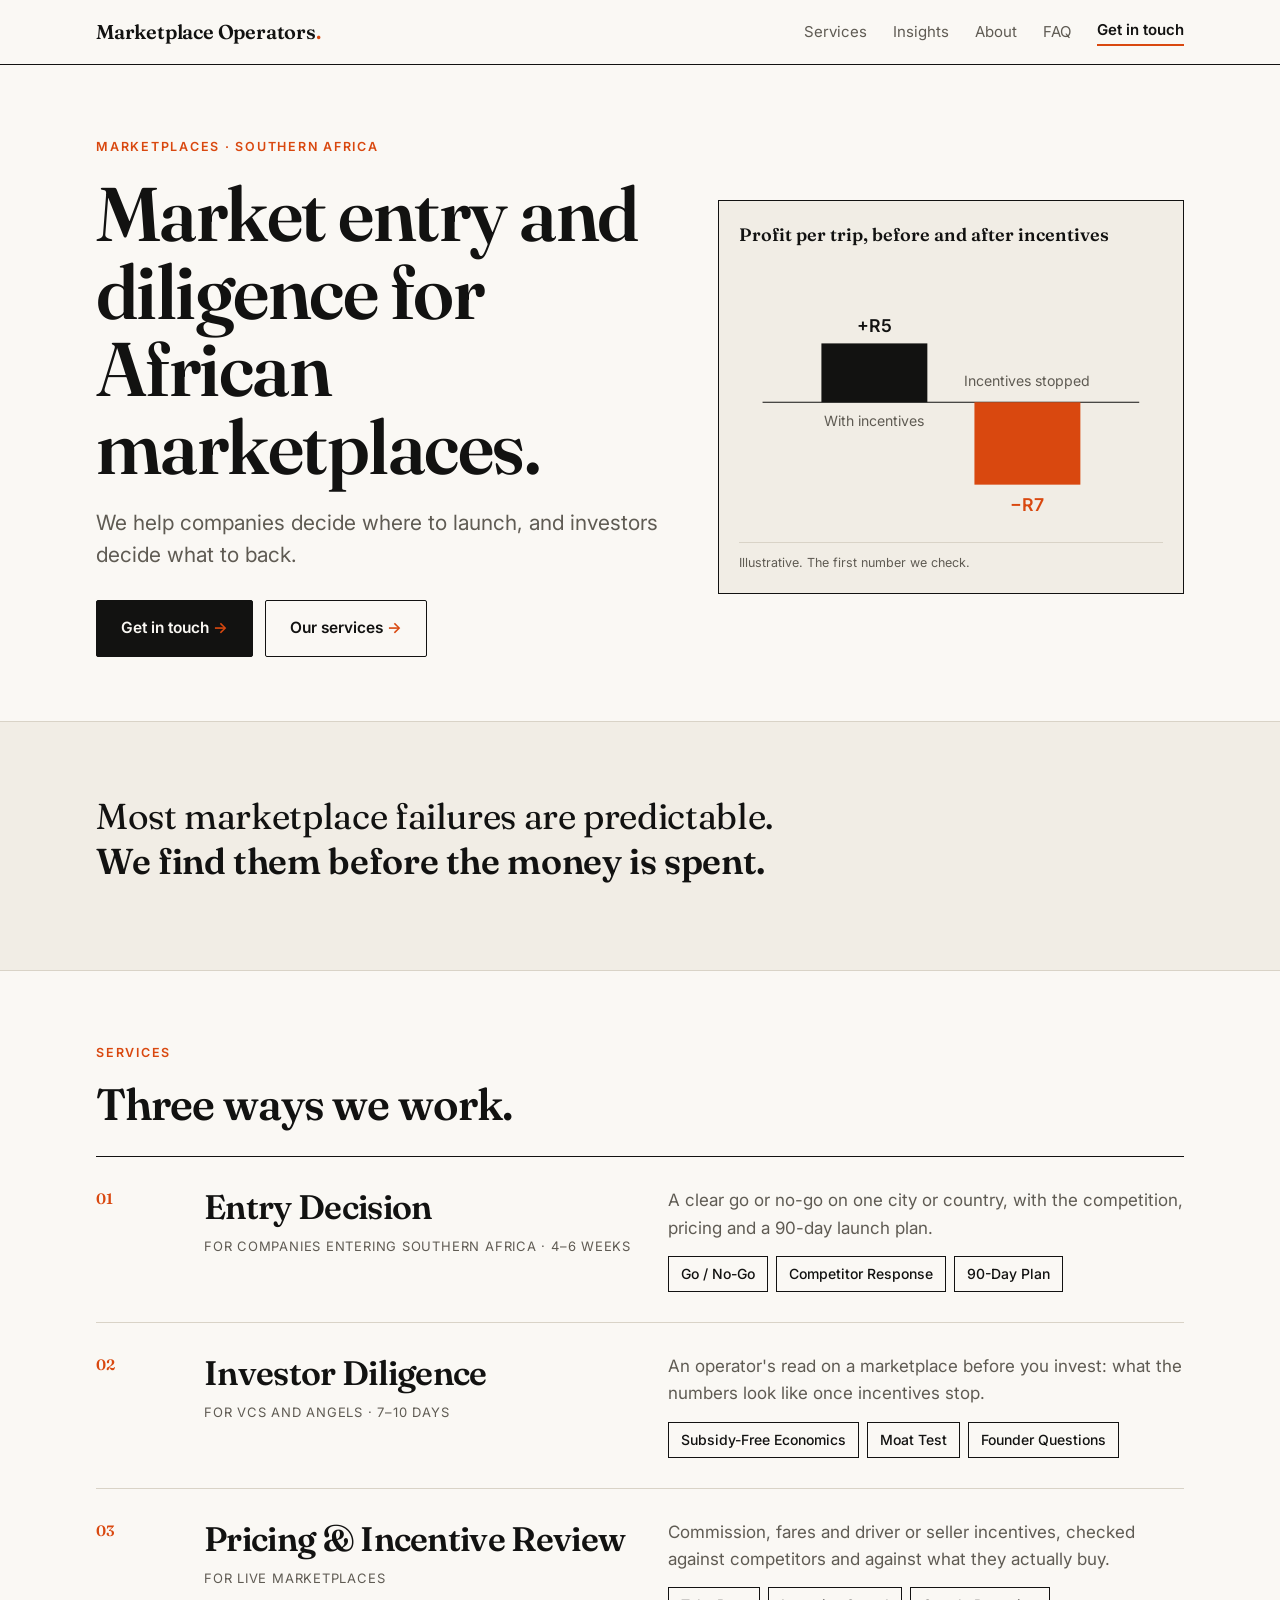
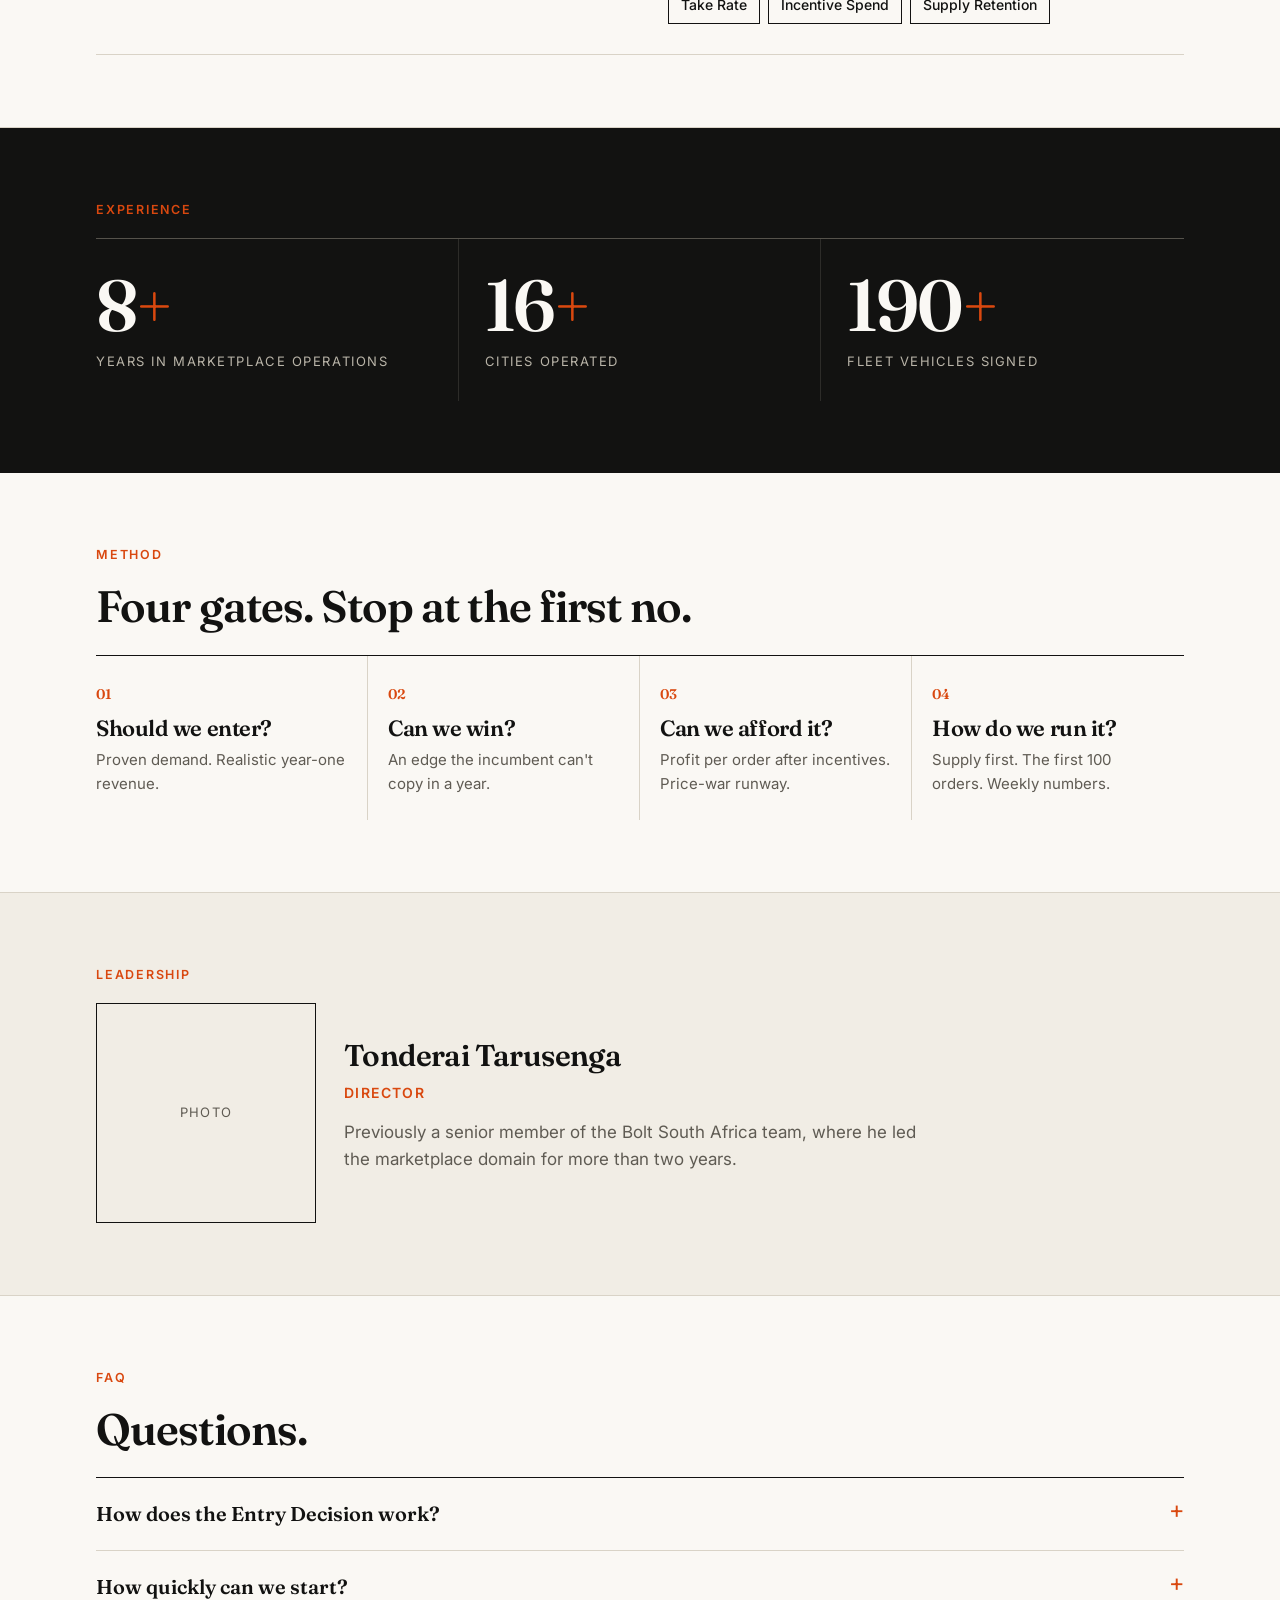
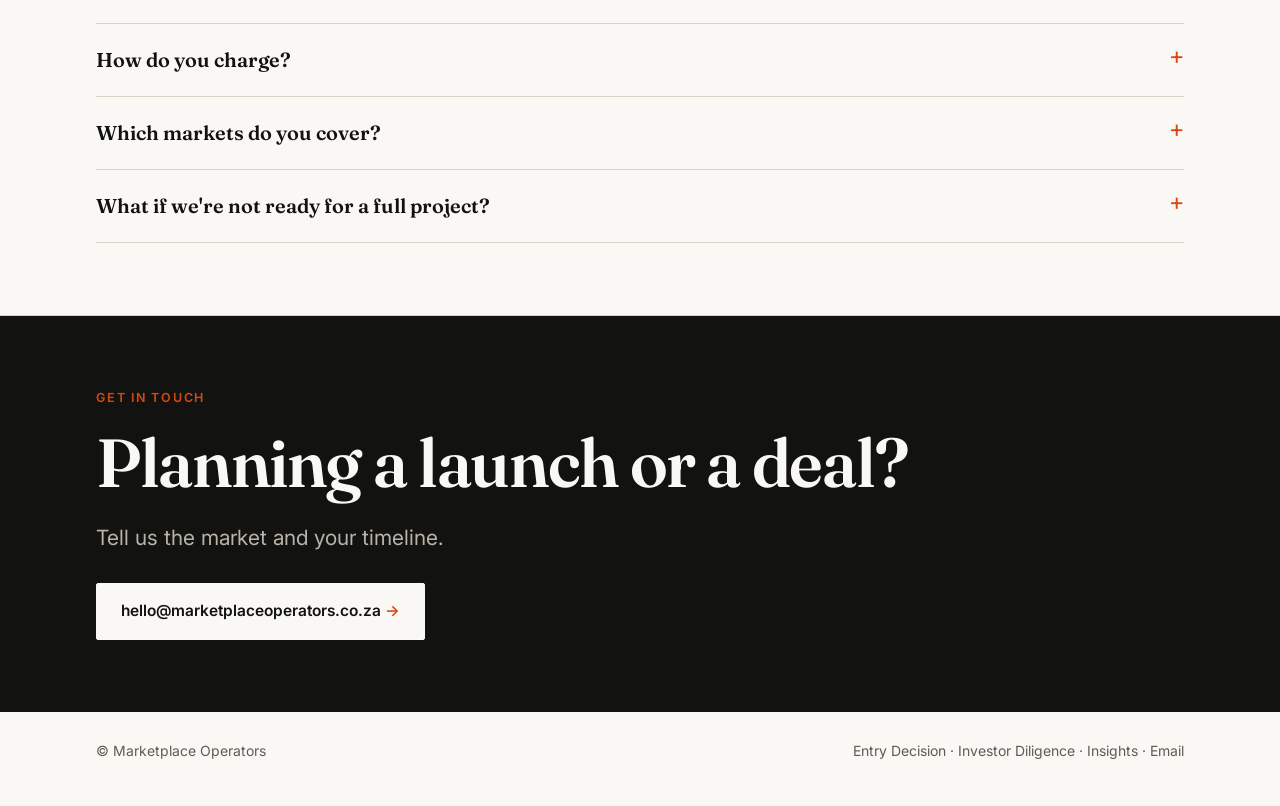
==== commit d83efcd8: "Update director bio line Co-Authored-By: Claude Opus 5.5 <noreply@anthropic.com> Claude-Session: htt" ====
--- a/website/index.html
+++ b/website/index.html
@@ -132,7 +132,7 @@
       <div>
         <h3>Tonderai Tarusenga</h3>
         <span class="role">Director</span>
-        <p>Previously a senior operations specialist at Bolt in South Africa, across city launches, food delivery, pricing and incentives.</p>
+        <p>Previously a senior member of the Bolt South Africa team, where he led the marketplace domain for more than two years.</p>
       </div>
     </div>
   </div>
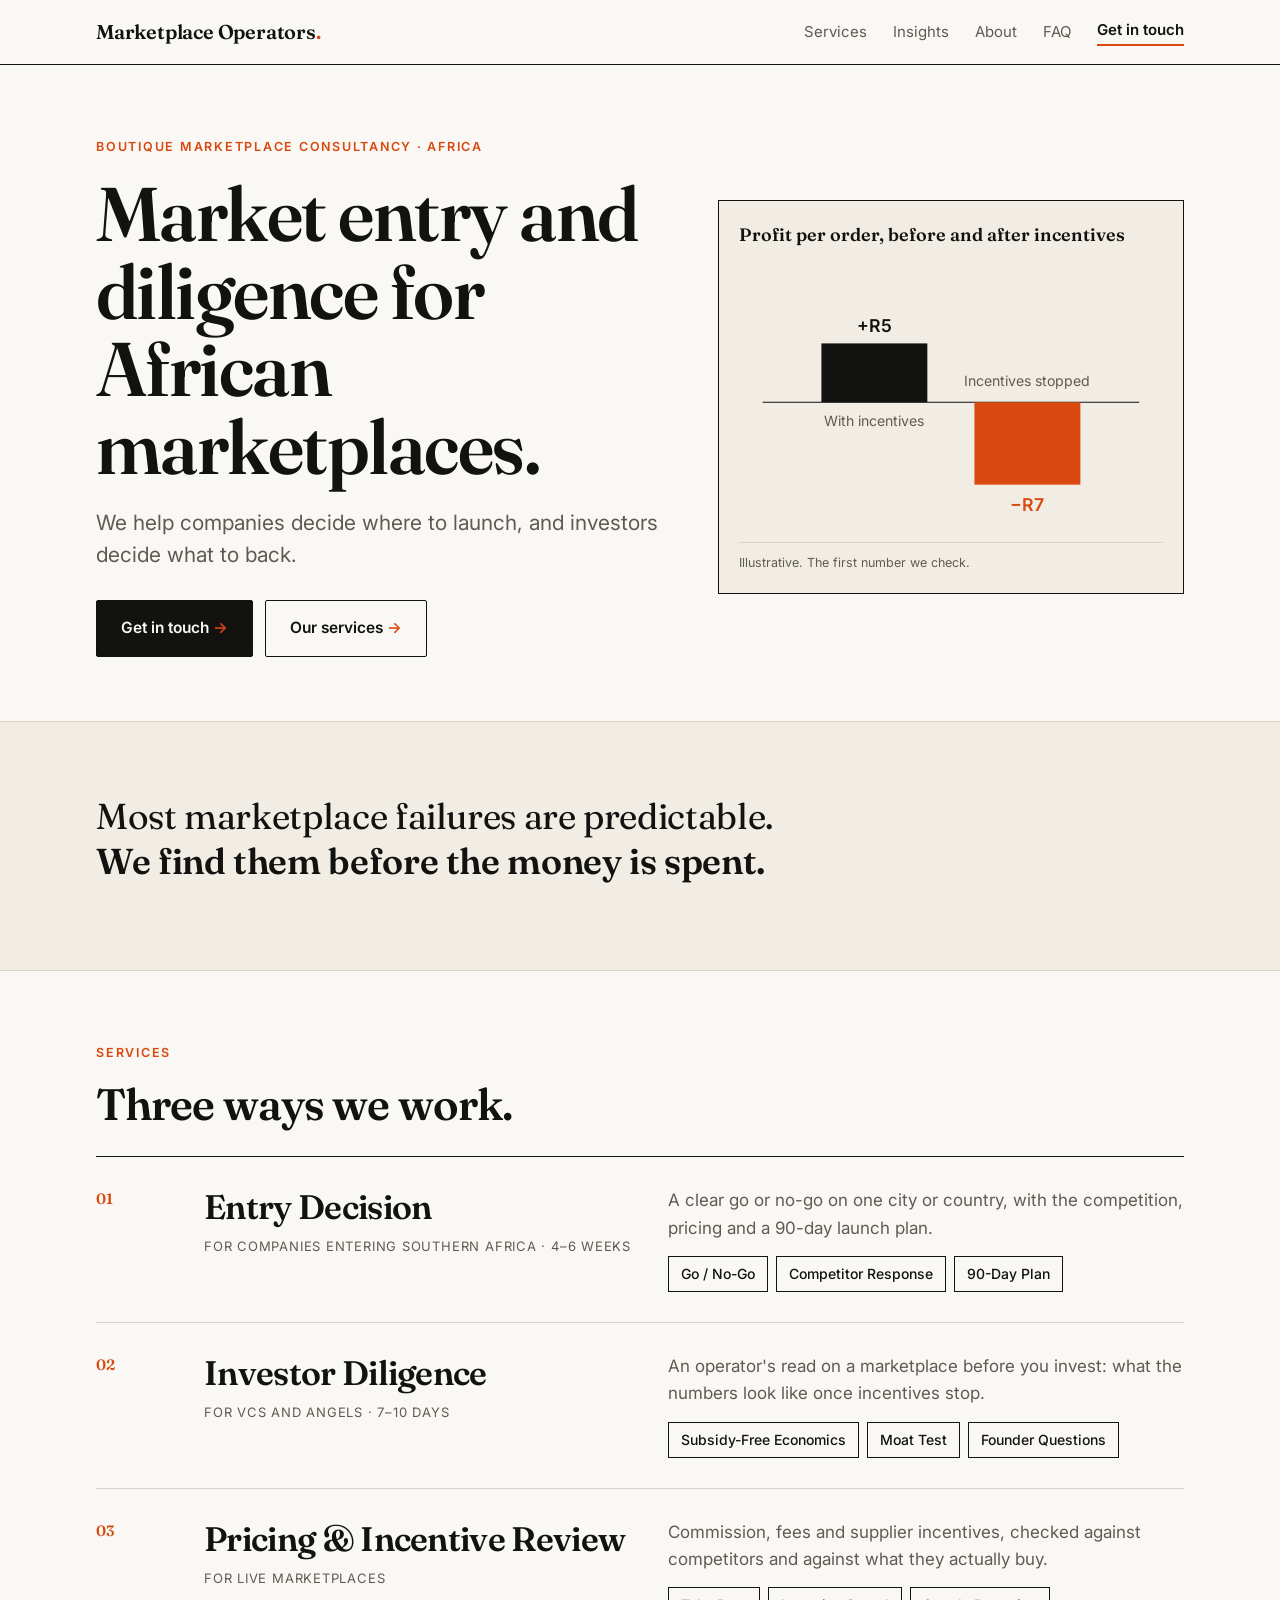
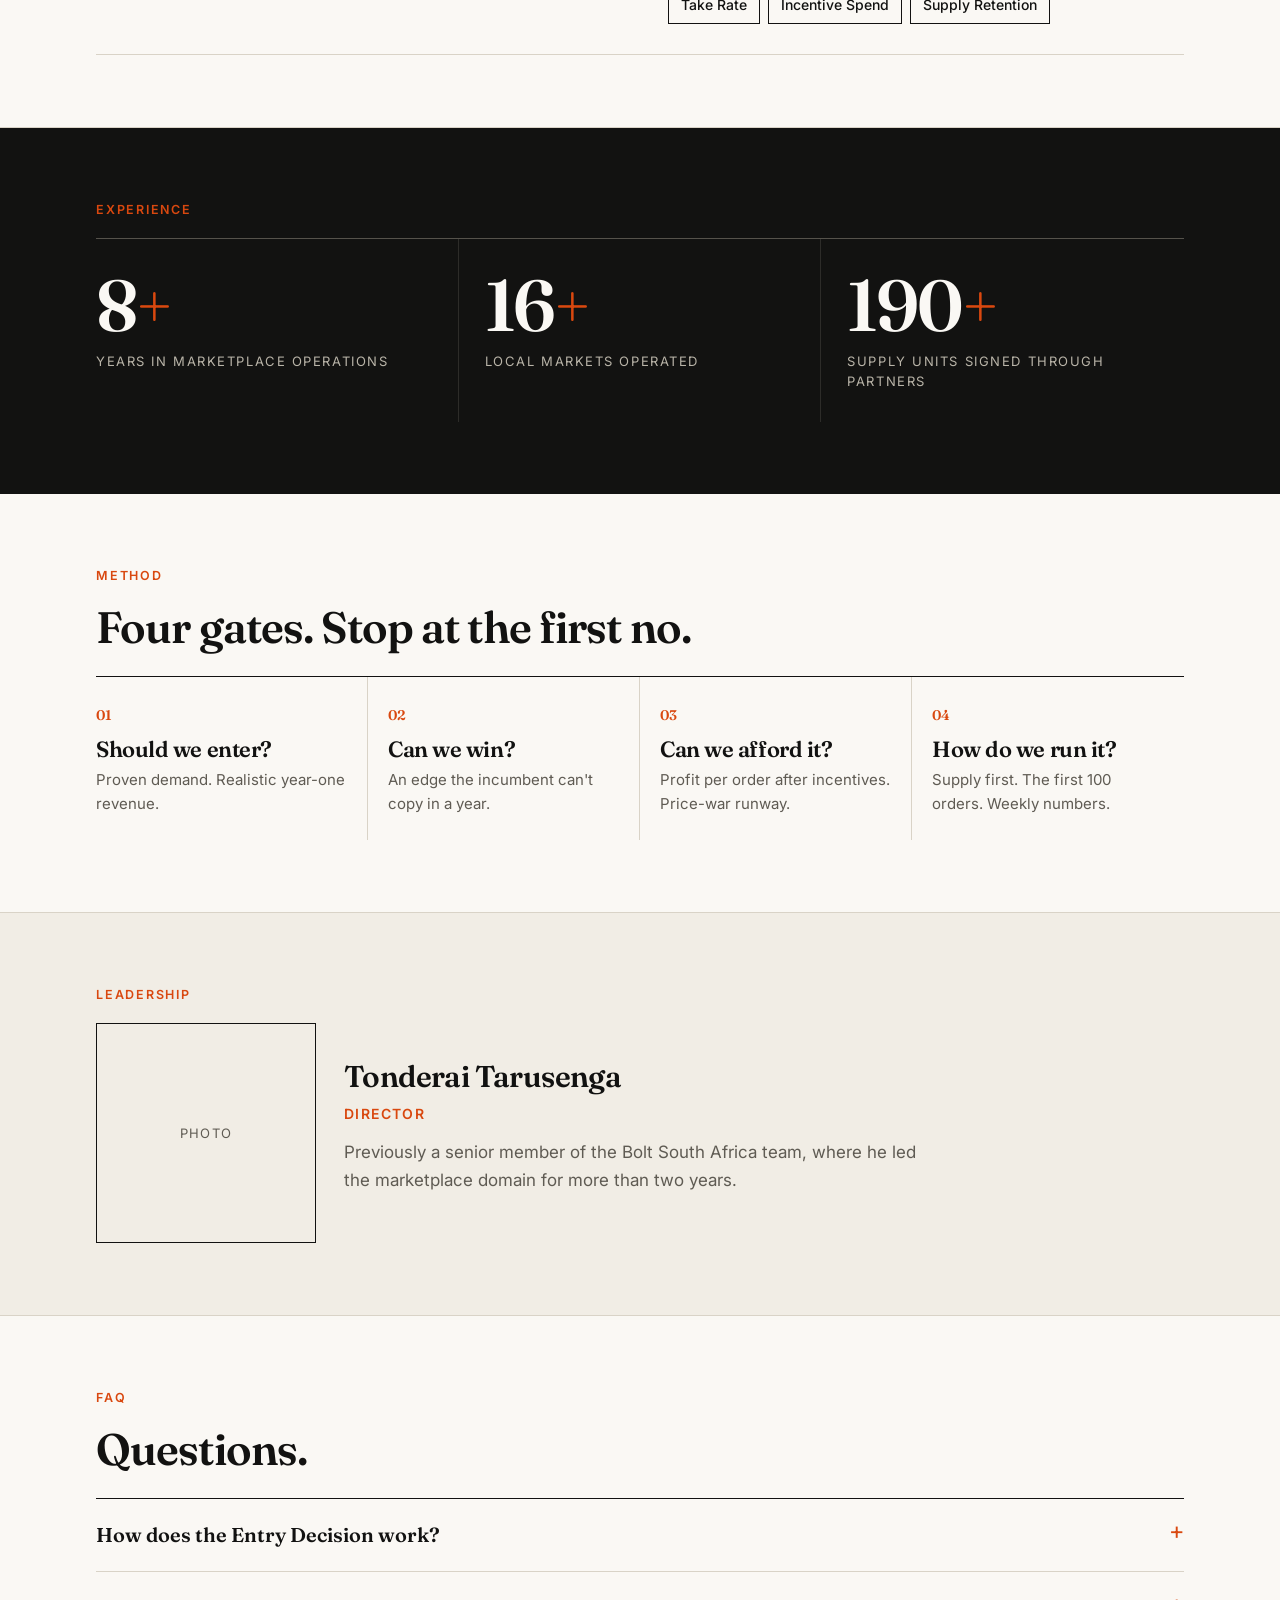
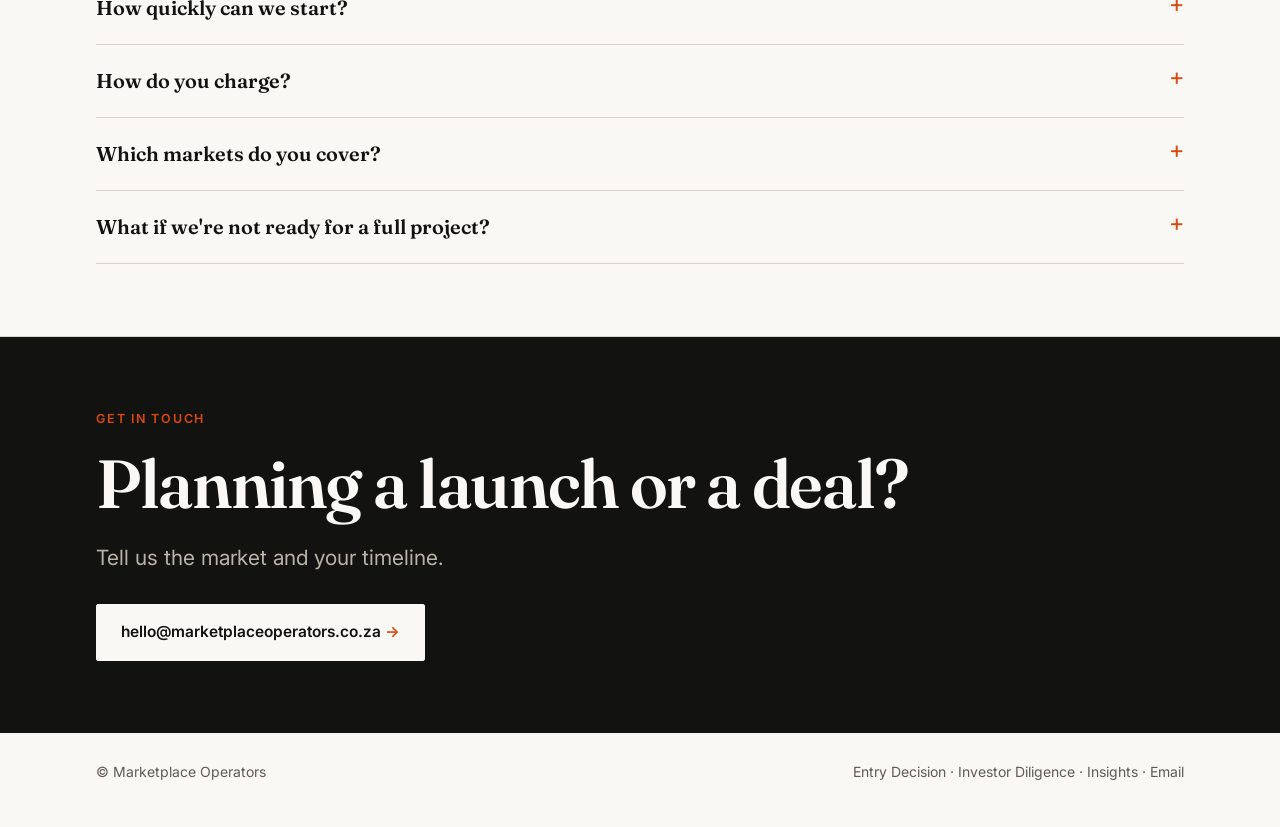
==== commit 332a33ca: "Generalise copy to marketplaces; remove ride-hailing and delivery specifics Co-Authored-By: Claude S" ====
--- a/website/index.html
+++ b/website/index.html
@@ -4,7 +4,7 @@
 <meta charset="utf-8">
 <meta name="viewport" content="width=device-width, initial-scale=1">
 <title>Marketplace Operators | Market entry and diligence for marketplaces in Africa</title>
-<meta name="description" content="Market entry strategy and operator diligence for marketplaces and platforms in Southern Africa. The Four Gates framework, from a former Bolt operator: should you enter, can you win, can you afford it, how do you execute.">
+<meta name="description" content="Market entry strategy and operator diligence for marketplaces and platforms in Southern Africa. Built on four gates: should you enter, can you win, can you afford it, how do you run it.">
 <link rel="canonical" href="https://marketplaceoperators.co.za/">
 <meta property="og:title" content="Marketplace Operators">
 <meta property="og:description" content="Market entry and operator diligence for marketplaces in Southern Africa.">
@@ -45,7 +45,7 @@
 <section class="hero">
   <div class="wrap herogrid">
     <div>
-      <span class="eyebrow">Marketplaces · Southern Africa</span>
+      <span class="eyebrow">Boutique marketplace consultancy · Africa</span>
       <h1>Market entry and diligence for African marketplaces.</h1>
       <p class="lead">We help companies decide where to launch, and investors decide what to back.</p>
       <div class="btns">
@@ -54,8 +54,8 @@
       </div>
     </div>
     <div class="figure">
-      <div class="ttl">Profit per trip, before and after incentives</div>
-      <svg viewBox="0 0 360 230" role="img" aria-label="Illustrative chart: profit per trip is positive with incentives and negative once they stop">
+      <div class="ttl">Profit per order, before and after incentives</div>
+      <svg viewBox="0 0 360 230" role="img" aria-label="Illustrative chart: profit per order is positive with incentives and negative once they stop">
         <line x1="20" y1="120" x2="340" y2="120" stroke="#121211" stroke-width="1"/>
         <rect x="70" y="70" width="90" height="50" fill="#121211"/>
         <rect x="200" y="120" width="90" height="70" fill="#d9480f"/>
@@ -93,7 +93,7 @@
       <a href="#contact">
         <span class="n">03</span>
         <div><h3>Pricing &amp; Incentive Review</h3><span class="meta">For live marketplaces</span></div>
-        <div><p>Commission, fares and driver or seller incentives, checked against competitors and against what they actually buy.</p><div class="tags"><span>Take Rate</span><span>Incentive Spend</span><span>Supply Retention</span></div></div>
+        <div><p>Commission, fees and supplier incentives, checked against competitors and against what they actually buy.</p><div class="tags"><span>Take Rate</span><span>Incentive Spend</span><span>Supply Retention</span></div></div>
       </a>
     </div>
   </div>
@@ -105,8 +105,8 @@
     <!-- VERIFY these figures against your CV before publishing -->
     <div class="nums">
       <div><b>8<i>+</i></b><span>Years in marketplace operations</span></div>
-      <div><b>16<i>+</i></b><span>Cities operated</span></div>
-      <div><b>190<i>+</i></b><span>Fleet vehicles signed</span></div>
+      <div><b>16<i>+</i></b><span>Local markets operated</span></div>
+      <div><b>190<i>+</i></b><span>Supply units signed through partners</span></div>
     </div>
   </div>
 </section>
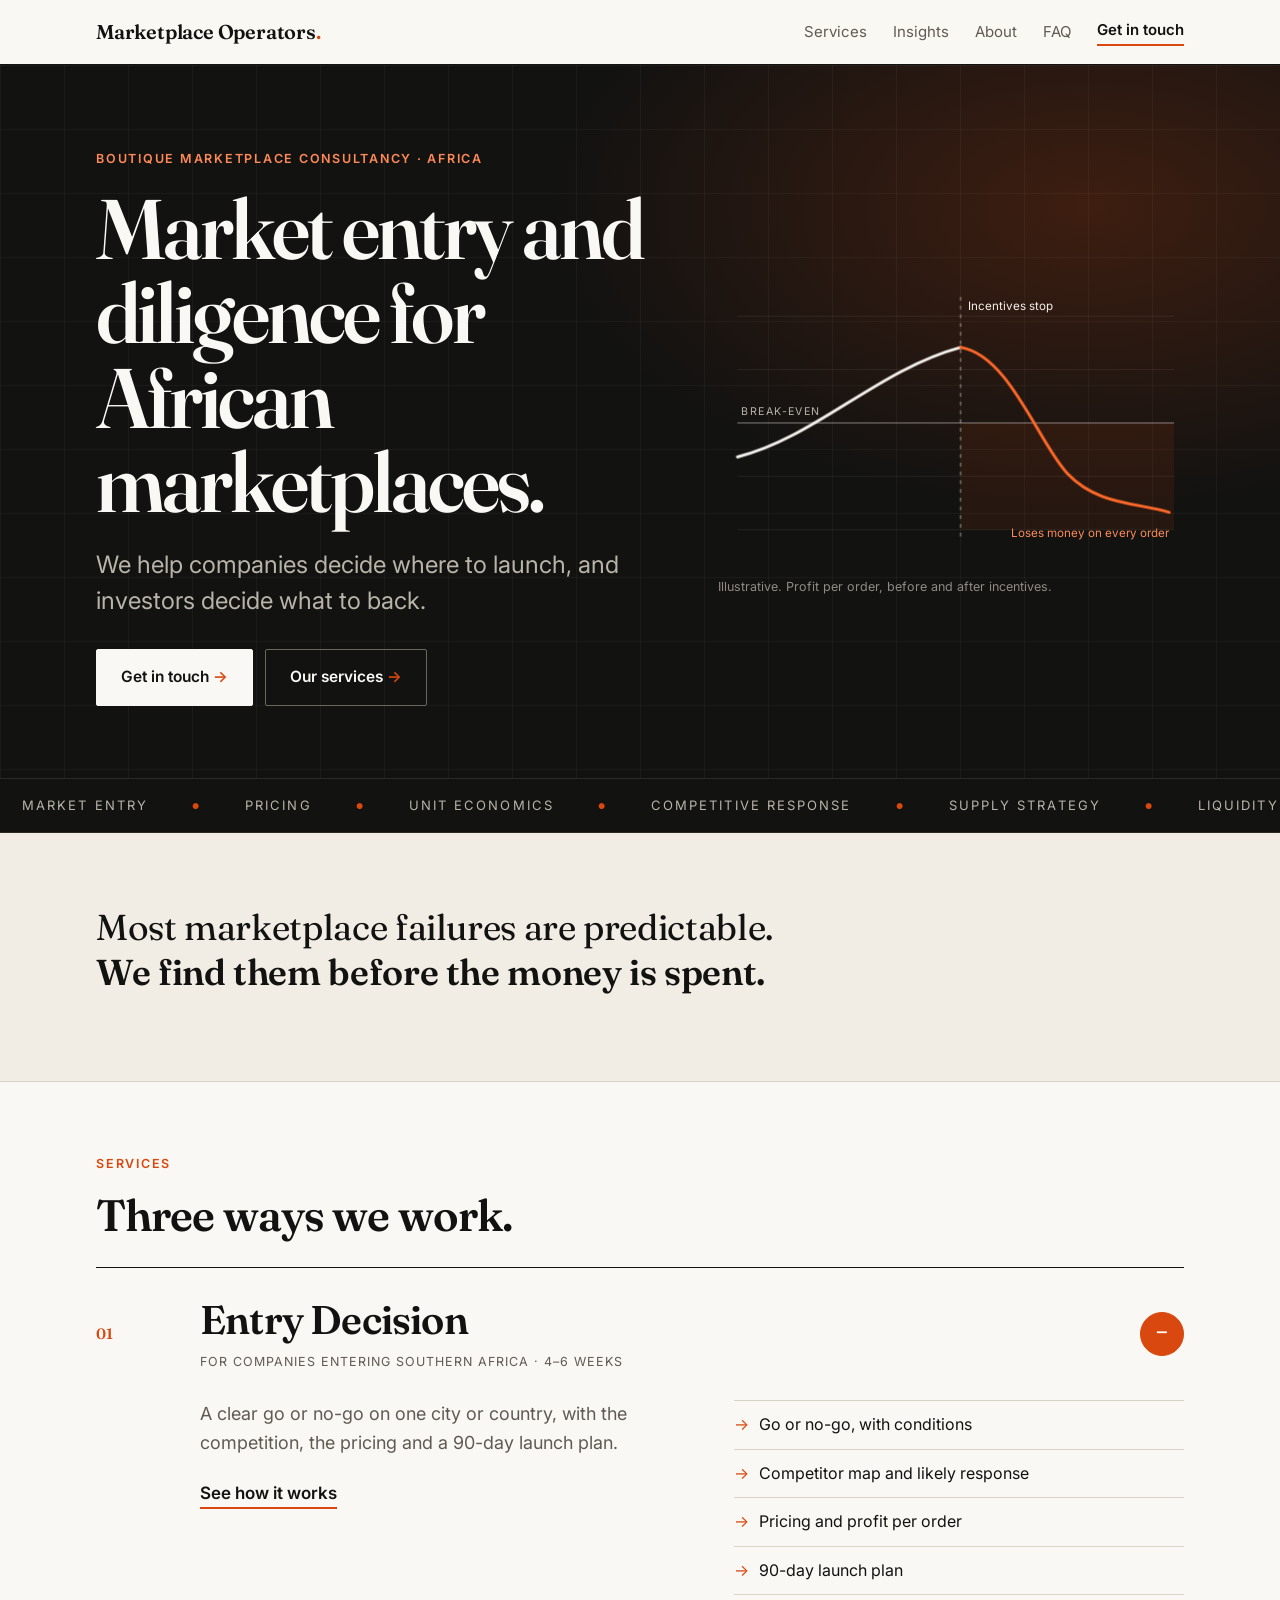
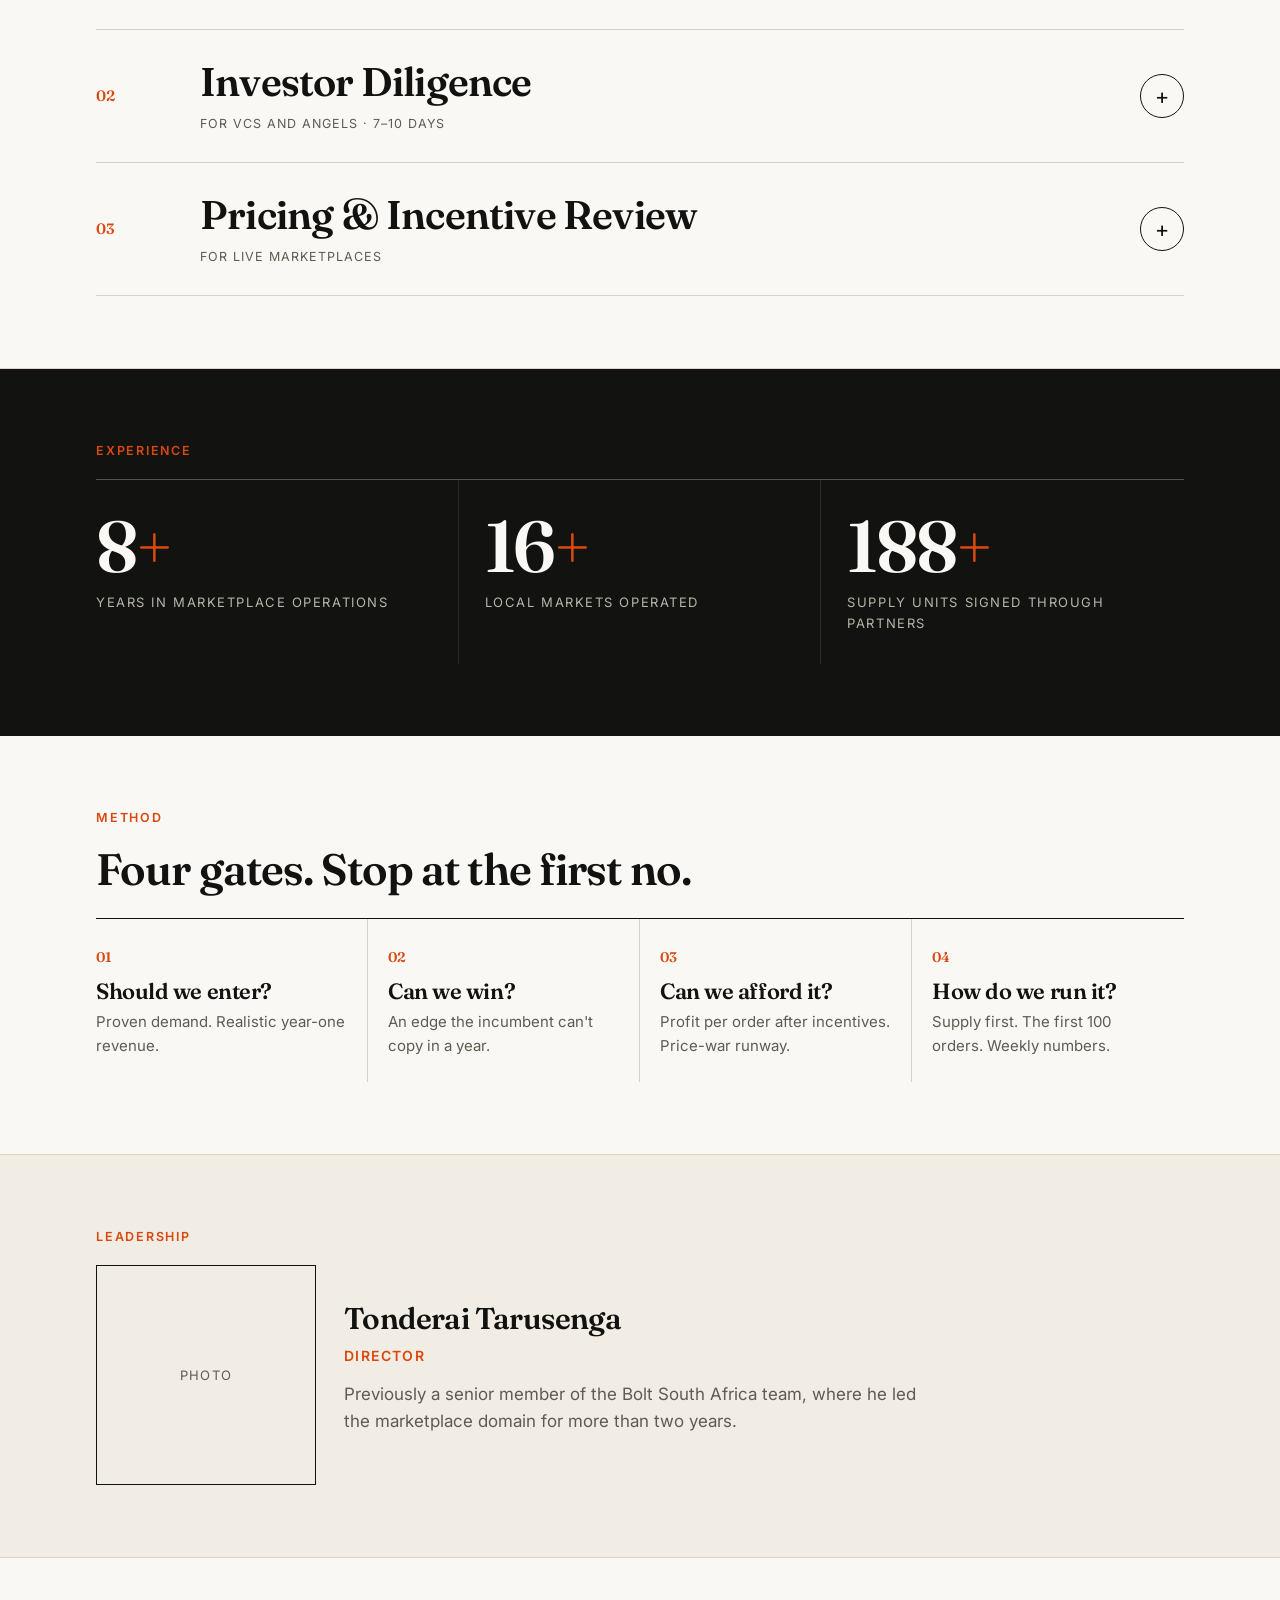
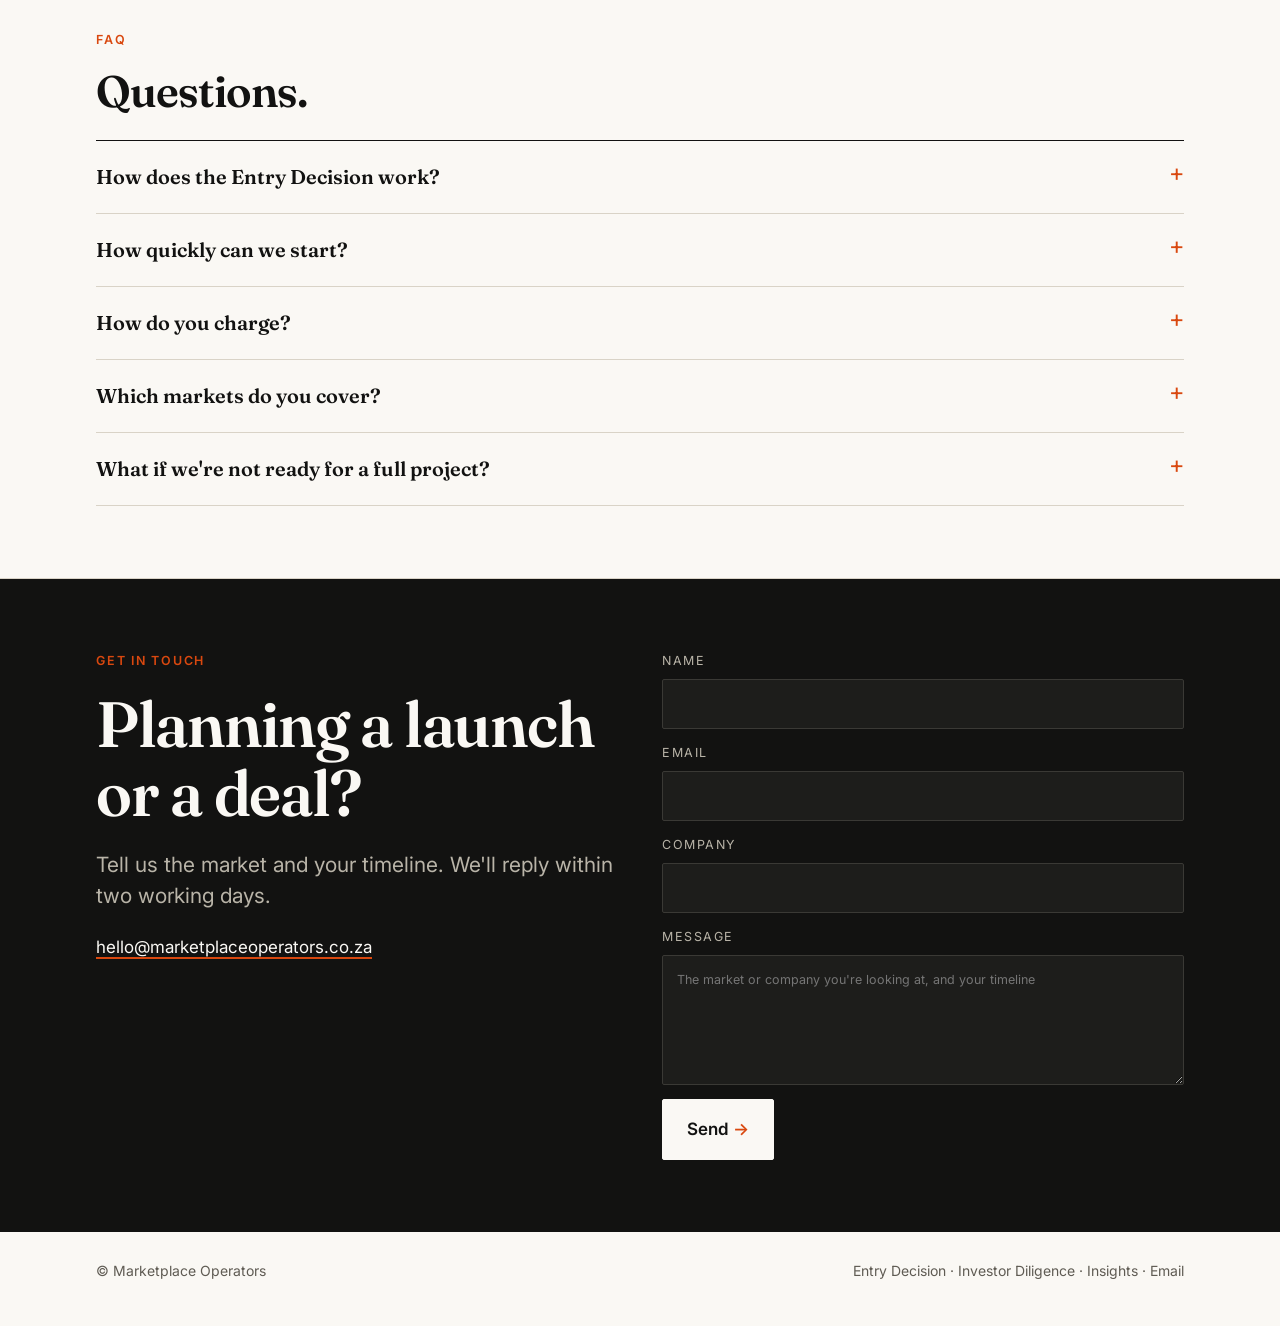
==== commit c64986b4: "Premium pass: dark animated hero, ticker, accordion services, count-up stats, timeline, contact form" ====
--- a/website/index.html
+++ b/website/index.html
@@ -14,6 +14,7 @@
 <link rel="preconnect" href="https://fonts.gstatic.com" crossorigin>
 <link href="https://fonts.googleapis.com/css2?family=Fraunces:opsz,wght@9..144,400;9..144,600&family=Inter:wght@400;500;600&display=swap" rel="stylesheet">
 <link rel="stylesheet" href="styles.css">
+<script>document.documentElement.classList.add("js")</script>
 <script type="application/ld+json">
 {"@context":"https://schema.org","@type":"ProfessionalService","name":"Marketplace Operators","url":"https://marketplaceoperators.co.za/","email":"hello@marketplaceoperators.co.za","areaServed":["South Africa","Zimbabwe","Southern Africa"],"description":"Market entry strategy and operator diligence for marketplaces and platforms in Southern Africa.","founder":{"@type":"Person","name":"Tonderai Tarusenga","jobTitle":"Director"}}
 </script>
@@ -42,7 +43,9 @@
   </div>
 </header>
 
-<section class="hero">
+<main>
+
+<section class="hero-dark">
   <div class="wrap herogrid">
     <div>
       <span class="eyebrow">Boutique marketplace consultancy · Africa</span>
@@ -53,19 +56,27 @@
         <a class="btn line" href="#services">Our services</a>
       </div>
     </div>
-    <div class="figure">
-      <div class="ttl">Profit per order, before and after incentives</div>
-      <svg viewBox="0 0 360 230" role="img" aria-label="Illustrative chart: profit per order is positive with incentives and negative once they stop">
-        <line x1="20" y1="120" x2="340" y2="120" stroke="#121211" stroke-width="1"/>
-        <rect x="70" y="70" width="90" height="50" fill="#121211"/>
-        <rect x="200" y="120" width="90" height="70" fill="#d9480f"/>
-        <text x="115" y="60" text-anchor="middle" font-family="Inter,sans-serif" font-size="15" font-weight="600" fill="#121211">+R5</text>
-        <text x="245" y="212" text-anchor="middle" font-family="Inter,sans-serif" font-size="15" font-weight="600" fill="#d9480f">−R7</text>
-        <text x="115" y="140" text-anchor="middle" font-family="Inter,sans-serif" font-size="12" fill="#5f5b53">With incentives</text>
-        <text x="245" y="106" text-anchor="middle" font-family="Inter,sans-serif" font-size="12" fill="#5f5b53">Incentives stopped</text>
+    <div class="chart">
+      <svg viewBox="0 0 480 320" role="img" aria-label="Illustrative chart: profit per order rises while incentives run, then falls below break-even once they stop">
+        <g stroke="#f4f1ec" stroke-opacity=".08"><line x1="20" y1="60" x2="470" y2="60"/><line x1="20" y1="115" x2="470" y2="115"/><line x1="20" y1="225" x2="470" y2="225"/><line x1="20" y1="280" x2="470" y2="280"/></g>
+        <rect x="250" y="170" width="220" height="110" fill="#d9480f" fill-opacity=".10"/>
+        <line x1="20" y1="170" x2="470" y2="170" stroke="#f4f1ec" stroke-opacity=".5"/>
+        <text x="24" y="162" font-family="Inter,sans-serif" font-size="11" fill="#b9b4a8" letter-spacing="1.5">BREAK-EVEN</text>
+        <line class="fadein" x1="250" y1="40" x2="250" y2="290" stroke="#f4f1ec" stroke-opacity=".6" stroke-dasharray="4 5"/>
+        <text class="fadein" x="258" y="54" font-family="Inter,sans-serif" font-size="12" fill="#f4f1ec">Incentives stop</text>
+        <path class="draw" pathLength="1" d="M20 205 C100 185 165 115 250 92" fill="none" stroke="#f4f1ec" stroke-width="3" stroke-linecap="round"/>
+        <path class="draw d2" pathLength="1" d="M250 92 C300 100 330 190 360 222 S430 252 465 262" fill="none" stroke="#ff6a2b" stroke-width="3" stroke-linecap="round"/>
+        <text class="fadein late" x="465" y="288" text-anchor="end" font-family="Inter,sans-serif" font-size="12" fill="#ff8a57">Loses money on every order</text>
       </svg>
-      <div class="cap">Illustrative. The first number we check.</div>
-    </div>
+      <div class="cap">Illustrative. Profit per order, before and after incentives.</div>
+    </div>
+  </div>
+</section>
+
+<section class="ticker" aria-hidden="true">
+  <div class="track">
+    <span>Market entry</span><span>Pricing</span><span>Unit economics</span><span>Competitive response</span><span>Supply strategy</span><span>Liquidity</span><span>Retention</span><span>Leakage</span><span>Investor diligence</span>
+    <span>Market entry</span><span>Pricing</span><span>Unit economics</span><span>Competitive response</span><span>Supply strategy</span><span>Liquidity</span><span>Retention</span><span>Leakage</span><span>Investor diligence</span>
   </div>
 </section>
 
@@ -79,22 +90,28 @@
   <div class="wrap">
     <span class="eyebrow">Services</span>
     <h2>Three ways we work.</h2>
-    <div class="svc">
-      <a href="market-entry.html">
-        <span class="n">01</span>
-        <div><h3>Entry Decision</h3><span class="meta">For companies entering Southern Africa · 4–6 weeks</span></div>
-        <div><p>A clear go or no-go on one city or country, with the competition, pricing and a 90-day launch plan.</p><div class="tags"><span>Go / No-Go</span><span>Competitor Response</span><span>90-Day Plan</span></div></div>
-      </a>
-      <a href="investors.html">
-        <span class="n">02</span>
-        <div><h3>Investor Diligence</h3><span class="meta">For VCs and angels · 7–10 days</span></div>
-        <div><p>An operator's read on a marketplace before you invest: what the numbers look like once incentives stop.</p><div class="tags"><span>Subsidy-Free Economics</span><span>Moat Test</span><span>Founder Questions</span></div></div>
-      </a>
-      <a href="#contact">
-        <span class="n">03</span>
-        <div><h3>Pricing &amp; Incentive Review</h3><span class="meta">For live marketplaces</span></div>
-        <div><p>Commission, fees and supplier incentives, checked against competitors and against what they actually buy.</p><div class="tags"><span>Take Rate</span><span>Incentive Spend</span><span>Supply Retention</span></div></div>
-      </a>
+    <div class="svcs">
+      <details class="svcd" open>
+        <summary><span class="n">01</span><div><h3>Entry Decision</h3><span class="meta">For companies entering Southern Africa · 4–6 weeks</span></div><span class="pm"></span></summary>
+        <div class="body">
+          <div><p>A clear go or no-go on one city or country, with the competition, the pricing and a 90-day launch plan.</p><a class="more" href="market-entry.html">See how it works</a></div>
+          <ul><li>Go or no-go, with conditions</li><li>Competitor map and likely response</li><li>Pricing and profit per order</li><li>90-day launch plan</li></ul>
+        </div>
+      </details>
+      <details class="svcd">
+        <summary><span class="n">02</span><div><h3>Investor Diligence</h3><span class="meta">For VCs and angels · 7–10 days</span></div><span class="pm"></span></summary>
+        <div class="body">
+          <div><p>An operator's read on a marketplace before you invest: what the numbers look like once incentives stop.</p><a class="more" href="investors.html">See how it works</a></div>
+          <ul><li>Subsidy-free unit economics</li><li>Moat and competitive test</li><li>Retention and leakage check</li><li>Questions for the founders</li></ul>
+        </div>
+      </details>
+      <details class="svcd">
+        <summary><span class="n">03</span><div><h3>Pricing &amp; Incentive Review</h3><span class="meta">For live marketplaces</span></div><span class="pm"></span></summary>
+        <div class="body">
+          <div><p>Commission, fees and supplier incentives, checked against competitors and against what they actually buy.</p><a class="more" href="#contact">Talk to us</a></div>
+          <ul><li>Take rate against competitors</li><li>What incentive spend buys</li><li>Supply retention</li><li>A test plan for changes</li></ul>
+        </div>
+      </details>
     </div>
   </div>
 </section>
@@ -104,9 +121,9 @@
     <span class="eyebrow">Experience</span>
     <!-- VERIFY these figures against your CV before publishing -->
     <div class="nums">
-      <div><b>8<i>+</i></b><span>Years in marketplace operations</span></div>
-      <div><b>16<i>+</i></b><span>Local markets operated</span></div>
-      <div><b>190<i>+</i></b><span>Supply units signed through partners</span></div>
+      <div><b><span class="cnt" data-to="8">8</span><i>+</i></b><span>Years in marketplace operations</span></div>
+      <div><b><span class="cnt" data-to="16">16</span><i>+</i></b><span>Local markets operated</span></div>
+      <div><b><span class="cnt" data-to="190">190</span><i>+</i></b><span>Supply units signed through partners</span></div>
     </div>
   </div>
 </section>
@@ -153,15 +170,24 @@
 </section>
 
 <section class="dark" id="contact">
-  <div class="wrap">
-    <span class="eyebrow">Get in touch</span>
-    <h2 style="font-size:clamp(36px,6vw,68px)">Planning a launch or a deal?</h2>
-    <p class="lead">Tell us the market and your timeline.</p>
-    <div class="btns">
-      <a class="btn" href="mailto:hello@marketplaceoperators.co.za">hello@marketplaceoperators.co.za</a>
-    </div>
-  </div>
-</section>
+  <div class="wrap contactgrid">
+    <div>
+      <span class="eyebrow">Get in touch</span>
+      <h2 style="font-size:clamp(36px,5.4vw,64px)">Planning a launch or a deal?</h2>
+      <p class="lead">Tell us the market and your timeline. We'll reply within two working days.</p>
+      <p style="margin-top:22px"><a href="mailto:hello@marketplaceoperators.co.za" style="color:var(--paper);border-bottom:2px solid var(--accent);text-decoration:none">hello@marketplaceoperators.co.za</a></p>
+    </div>
+    <form class="cform" id="contact-form">
+      <label>Name<input name="name" required autocomplete="name"></label>
+      <label>Email<input name="email" type="email" required autocomplete="email"></label>
+      <label>Company<input name="company" autocomplete="organization"></label>
+      <label>Message<textarea name="message" required placeholder="The market or company you're looking at, and your timeline"></textarea></label>
+      <button type="submit">Send</button>
+    </form>
+  </div>
+</section>
+
+</main>
 
 <footer>
   <div class="wrap">
@@ -170,5 +196,6 @@
   </div>
 </footer>
 
+<script src="site.js" defer></script>
 </body>
 </html>
--- a/website/styles.css
+++ b/website/styles.css
@@ -189,7 +189,8 @@
 @media(min-width:760px){.nums div{border-bottom:0;border-right:1px solid #2d2c29;padding:30px 26px}.nums div:first-child{padding-left:0}.nums div:last-child{border-right:0}}
 .nums b{display:block;font-family:var(--serif);font-weight:600;font-size:clamp(48px,6vw,72px);line-height:1;letter-spacing:-.03em}
 .nums b i{font-style:normal;color:var(--accent)}
-.nums span{display:block;margin-top:10px;font-size:13px;letter-spacing:.12em;text-transform:uppercase;color:#b9b4a8}
+.nums > div > span{display:block;margin-top:10px;font-size:13px;letter-spacing:.12em;text-transform:uppercase;color:#b9b4a8}
+.nums .cnt{display:inline;margin:0;font:inherit;letter-spacing:inherit;text-transform:none;color:inherit}
 .gates4{display:grid;gap:0;border-top:1px solid var(--ink);margin-top:24px}
 @media(min-width:800px){.gates4{grid-template-columns:repeat(4,1fr)}}
 .gates4 div{padding:22px 20px 24px 0;border-bottom:1px solid var(--rule)}
@@ -203,3 +204,84 @@
 .lead-person h3{font-size:30px;margin:0}
 .lead-person .role{color:var(--accent);font-weight:600;font-size:14px;letter-spacing:.1em;text-transform:uppercase;margin:8px 0 14px;display:block}
 .lead-person p{color:var(--muted);max-width:52ch}
+
+/* --- Motion and polish --- */
+.top{position:sticky;top:0;z-index:20;background:rgba(250,248,244,.92);backdrop-filter:saturate(1.2) blur(10px);-webkit-backdrop-filter:saturate(1.2) blur(10px);transition:box-shadow .25s}
+.top.scrolled{box-shadow:0 6px 24px rgba(18,18,17,.08)}
+html.js .rv{opacity:0;transform:translateY(22px);transition:opacity .8s cubic-bezier(.2,.7,.2,1),transform .8s cubic-bezier(.2,.7,.2,1)}
+html.js .rv.in{opacity:1;transform:none}
+@media (prefers-reduced-motion: reduce){html.js .rv{opacity:1;transform:none;transition:none}.ticker .track{animation:none}.draw{animation:none!important;stroke-dashoffset:0!important}}
+
+/* Dark hero */
+.hero-dark{position:relative;overflow:hidden;background:var(--ink);color:var(--paper);border-bottom:0;padding:84px 0 72px;
+  background-image:linear-gradient(rgba(244,241,236,.045) 1px,transparent 1px),linear-gradient(90deg,rgba(244,241,236,.045) 1px,transparent 1px),radial-gradient(ellipse 60% 60% at 85% 20%,rgba(217,72,15,.22),transparent 70%);
+  background-size:64px 64px,64px 64px,100% 100%}
+.hero-dark .herogrid{align-items:center}
+.hero-dark h1{font-size:clamp(42px,6.6vw,92px);line-height:1.0;letter-spacing:-.035em}
+.hero-dark .eyebrow{color:#ff8a57}
+.hero-dark .lead{color:#b9b4a8;font-size:clamp(19px,2.2vw,24px)}
+.hero-dark .btn{background:var(--paper);color:var(--ink);border-color:var(--paper)}
+.hero-dark .btn:hover{background:var(--accent);border-color:var(--accent);color:var(--paper)}
+.hero-dark .btn.line{background:transparent;color:var(--paper);border-color:#6a675f}
+.hero-dark .btn.line:hover{border-color:var(--paper)}
+.chart{width:100%}
+.chart svg{width:100%;height:auto;display:block}
+.chart .cap{font-size:12.5px;color:#8f8b82;margin-top:8px}
+.draw{stroke-dasharray:1;stroke-dashoffset:1;animation:draw 2.2s .5s cubic-bezier(.4,0,.2,1) forwards}
+.draw.d2{animation-delay:2.4s;animation-duration:1.8s}
+@keyframes draw{to{stroke-dashoffset:0}}
+.fadein{opacity:0;animation:fadein .8s 2.2s forwards}
+.fadein.late{animation-delay:3.8s}
+@keyframes fadein{to{opacity:1}}
+
+/* Ticker */
+.ticker{background:var(--ink);border-top:1px solid #2a2a27;border-bottom:1px solid #2a2a27;padding:16px 0;overflow:hidden;color:#b9b4a8}
+.ticker .track{display:flex;width:max-content;animation:tick 38s linear infinite}
+.ticker span{font-size:13px;letter-spacing:.16em;text-transform:uppercase;padding:0 22px;white-space:nowrap}
+.ticker span::after{content:"●";color:var(--accent);margin-left:44px;font-size:8px;vertical-align:middle}
+@keyframes tick{to{transform:translateX(-50%)}}
+
+/* Service accordion */
+.svcs{border-top:1px solid var(--ink);margin-top:28px}
+.svcd{border-bottom:1px solid var(--rule)}
+.svcd summary{display:grid;grid-template-columns:48px 1fr 44px;gap:14px;align-items:center;padding:28px 0;cursor:pointer;list-style:none}
+@media(min-width:760px){.svcd summary{grid-template-columns:80px 1fr 44px;gap:24px}}
+.svcd summary::-webkit-details-marker{display:none}
+.svcd .n{font-family:var(--serif);color:var(--accent);font-weight:600;font-size:15px}
+.svcd h3{font-size:clamp(26px,3.2vw,40px);margin:0;transition:color .2s,transform .3s}
+.svcd .meta{display:block;font-size:12.5px;color:var(--muted);letter-spacing:.08em;text-transform:uppercase;margin-top:8px}
+.svcd .pm{width:44px;height:44px;border-radius:50%;border:1.5px solid var(--ink);display:grid;place-items:center;font-size:22px;line-height:1;transition:background .2s,color .2s,transform .3s}
+.svcd .pm::before{content:"+"}
+.svcd[open] .pm{background:var(--accent);border-color:var(--accent);color:#fff;transform:rotate(180deg)}
+.svcd[open] .pm::before{content:"−"}
+.svcd summary:hover h3{color:var(--accent);transform:translateX(6px)}
+.svcd .body{padding:0 0 34px 62px;display:grid;gap:24px}
+@media(min-width:760px){.svcd .body{padding-left:104px;grid-template-columns:1.1fr 1fr;gap:40px}}
+.svcd .body p{color:var(--muted);margin:0 0 16px;font-size:18px}
+.svcd .body ul{list-style:none;padding:0;margin:0;border-top:1px solid var(--rule)}
+.svcd .body li{padding:11px 0;border-bottom:1px solid var(--rule);font-size:16px}
+.svcd .body li::before{content:"→";color:var(--accent);margin-right:10px}
+.svcd .more{font-weight:600;text-decoration:none;border-bottom:2px solid var(--accent);display:inline-block;margin-top:6px}
+
+/* Timeline */
+.timeline{display:grid;gap:0;margin-top:30px;border-top:2px solid var(--ink)}
+.timeline > div{position:relative;padding:26px 18px 26px 0}
+.timeline > div::before{content:"";position:absolute;top:-9px;left:0;width:16px;height:16px;border-radius:50%;background:var(--accent);box-shadow:0 0 0 4px var(--paper)}
+@media(min-width:860px){.timeline{grid-template-columns:repeat(5,1fr)}}
+@media(max-width:859px){.timeline{border-top:0;border-left:2px solid var(--ink);margin-left:8px}.timeline > div{padding:6px 0 26px 28px}.timeline > div::before{top:6px;left:-9px}}
+.timeline .wk{font-family:var(--serif);color:var(--accent);font-weight:600;font-size:14px;display:block;margin-top:10px;letter-spacing:.06em}
+.timeline h3{font-size:22px;margin:4px 0 6px}
+.timeline p{color:var(--muted);font-size:15px;margin:0}
+
+/* Contact form */
+.contactgrid{display:grid;gap:44px}
+@media(min-width:900px){.contactgrid{grid-template-columns:1fr 1fr}}
+.cform{display:grid;gap:14px}
+.cform label{font-size:12.5px;letter-spacing:.12em;text-transform:uppercase;color:#b9b4a8;display:grid;gap:8px}
+.cform input,.cform textarea{font:inherit;color:var(--paper);background:#1d1d1b;border:1px solid #3a3935;border-radius:2px;padding:14px 14px;width:100%}
+.cform input:focus,.cform textarea:focus{outline:2px solid var(--accent);outline-offset:1px}
+.cform textarea{min-height:130px;resize:vertical}
+.cform button{font:inherit;font-weight:600;cursor:pointer;background:var(--paper);color:var(--ink);border:1px solid var(--paper);padding:16px 24px;border-radius:2px;justify-self:start}
+.cform button::after{content:" →";color:var(--accent)}
+.cform button:hover{background:var(--accent);border-color:var(--accent);color:#fff}
+.cform button:hover::after{color:#fff}
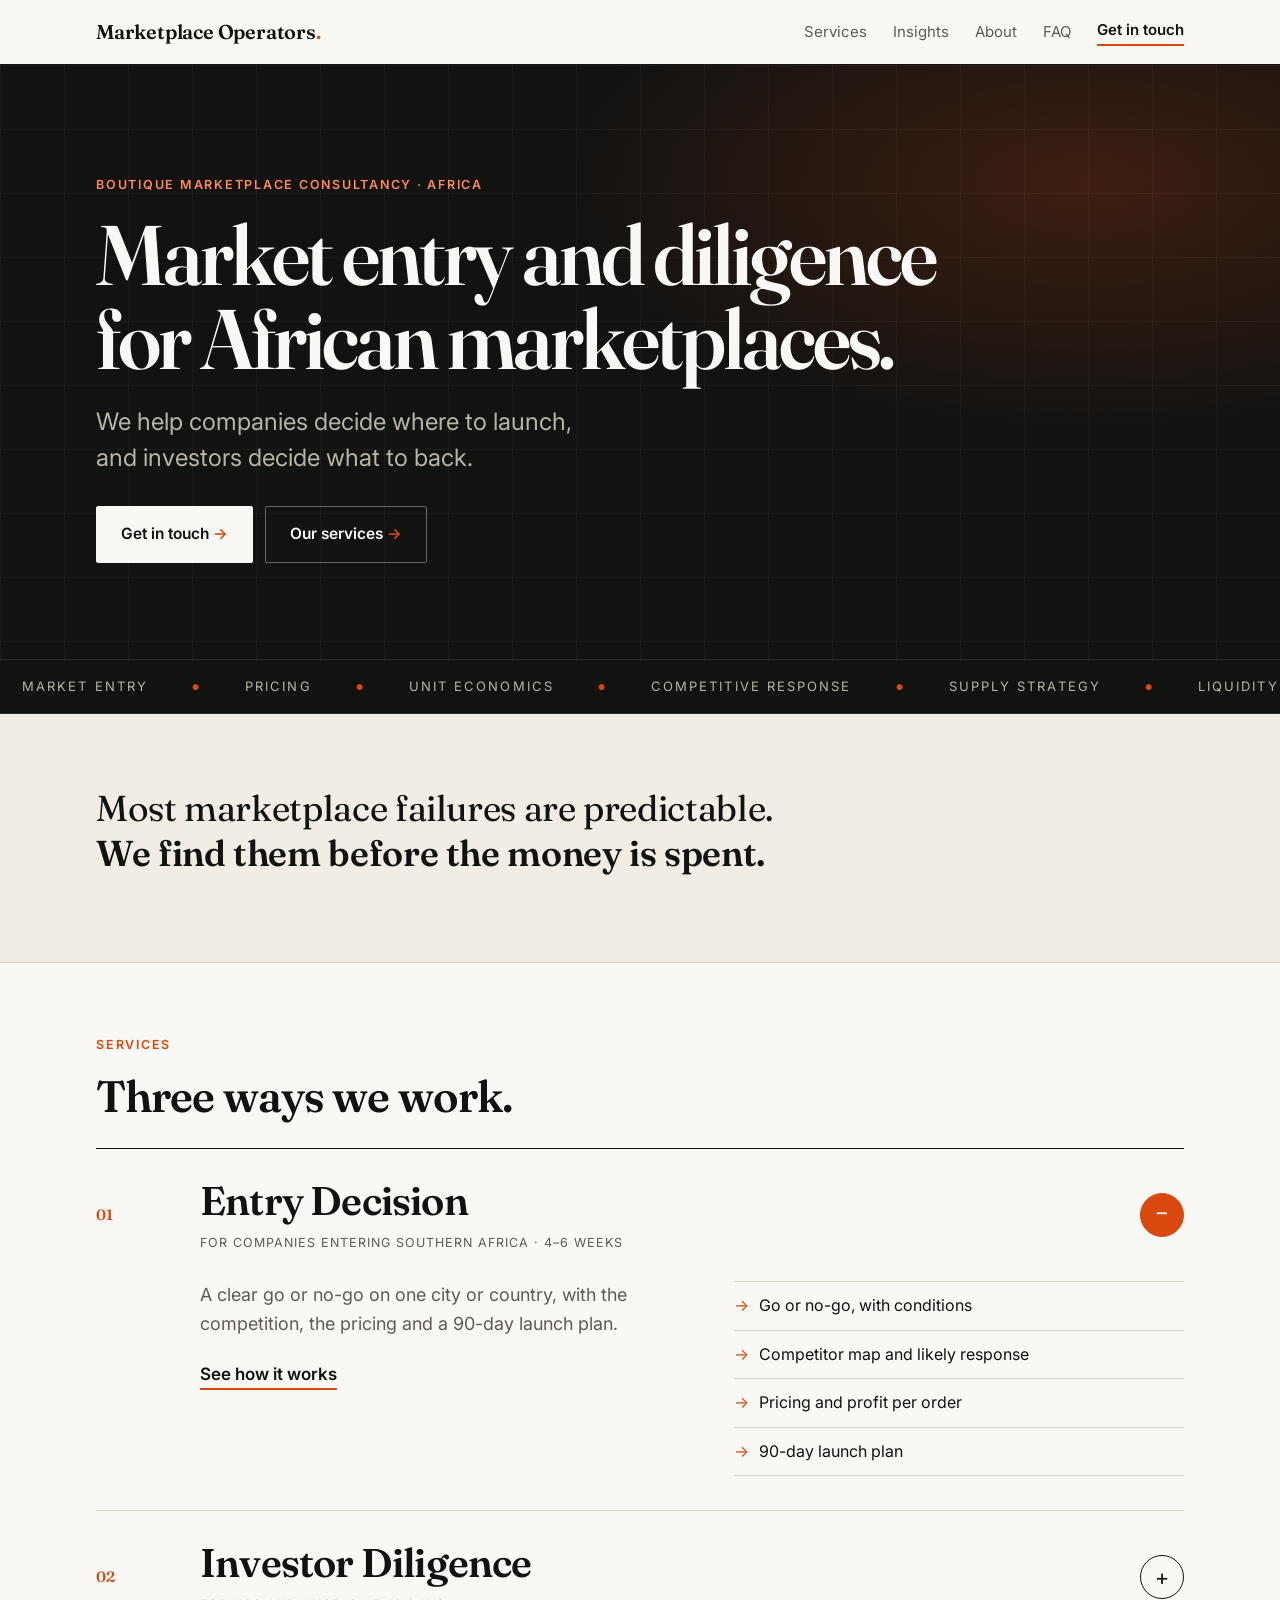
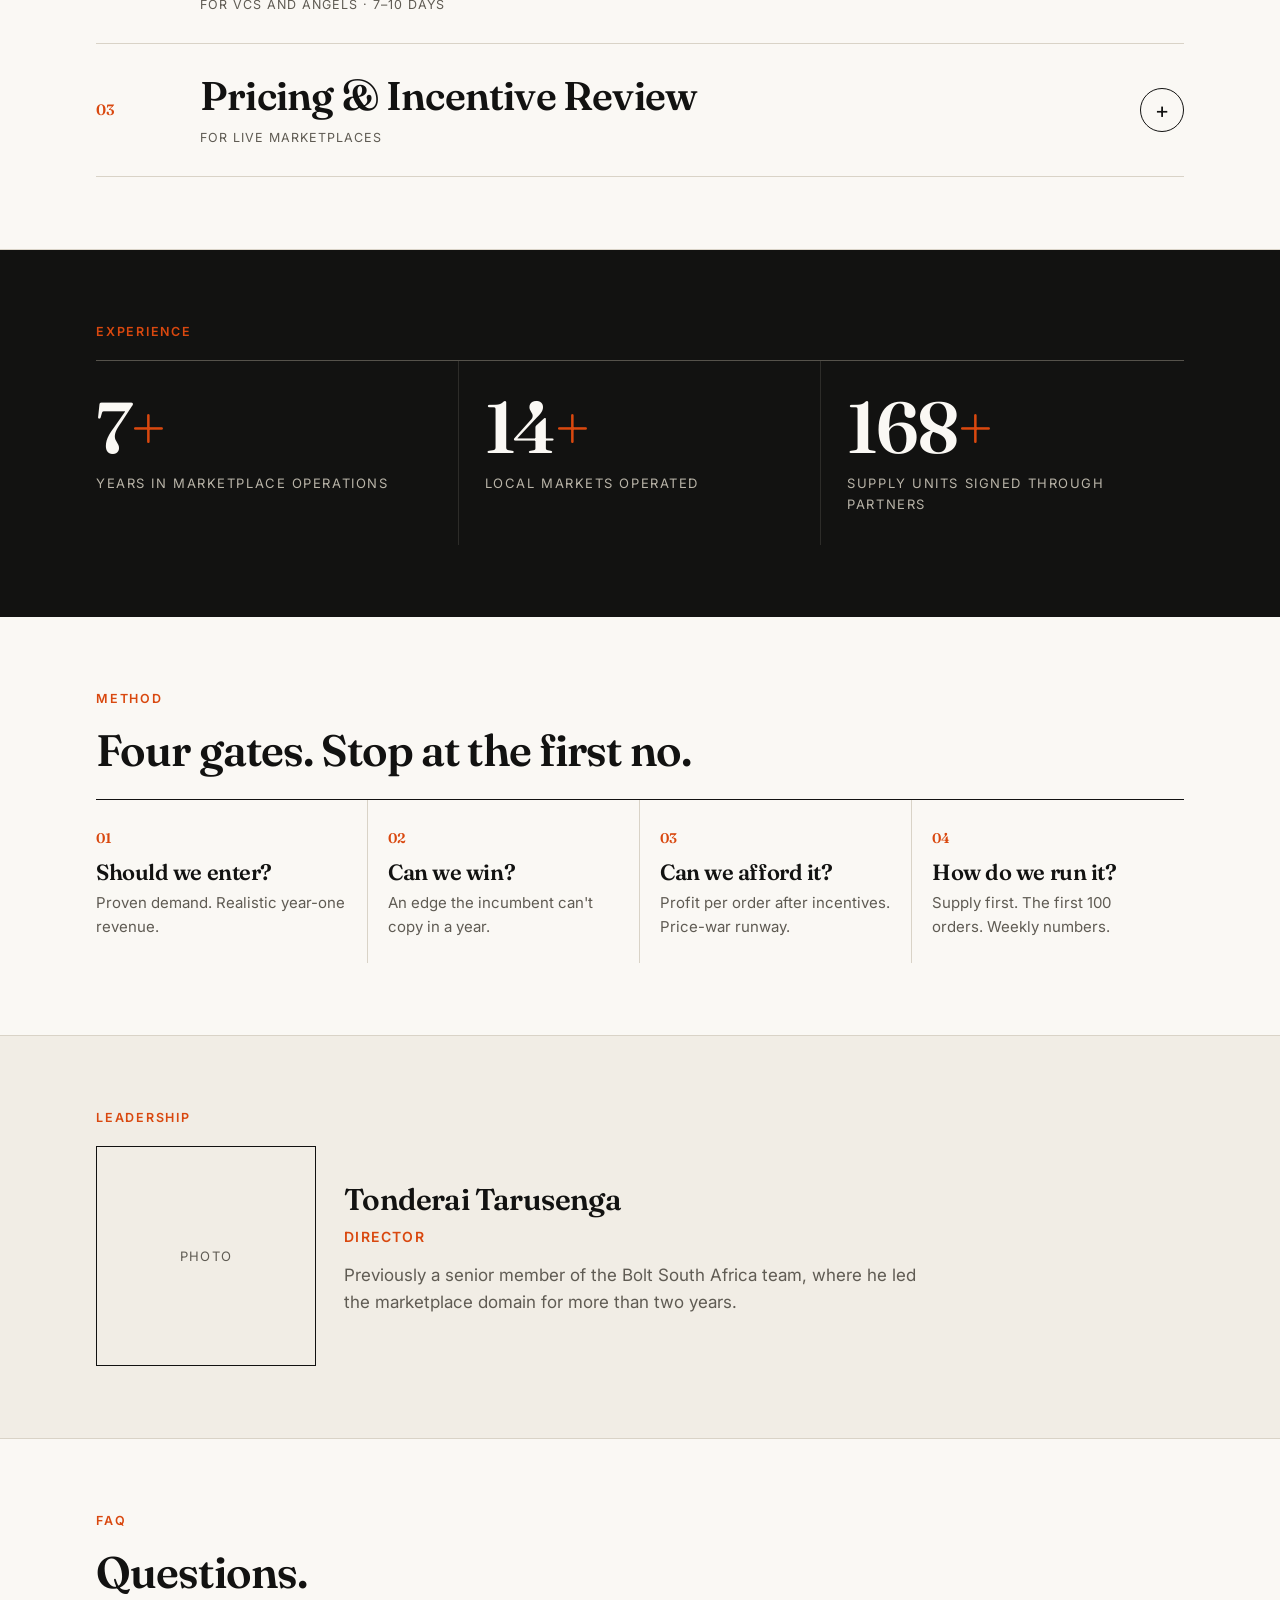
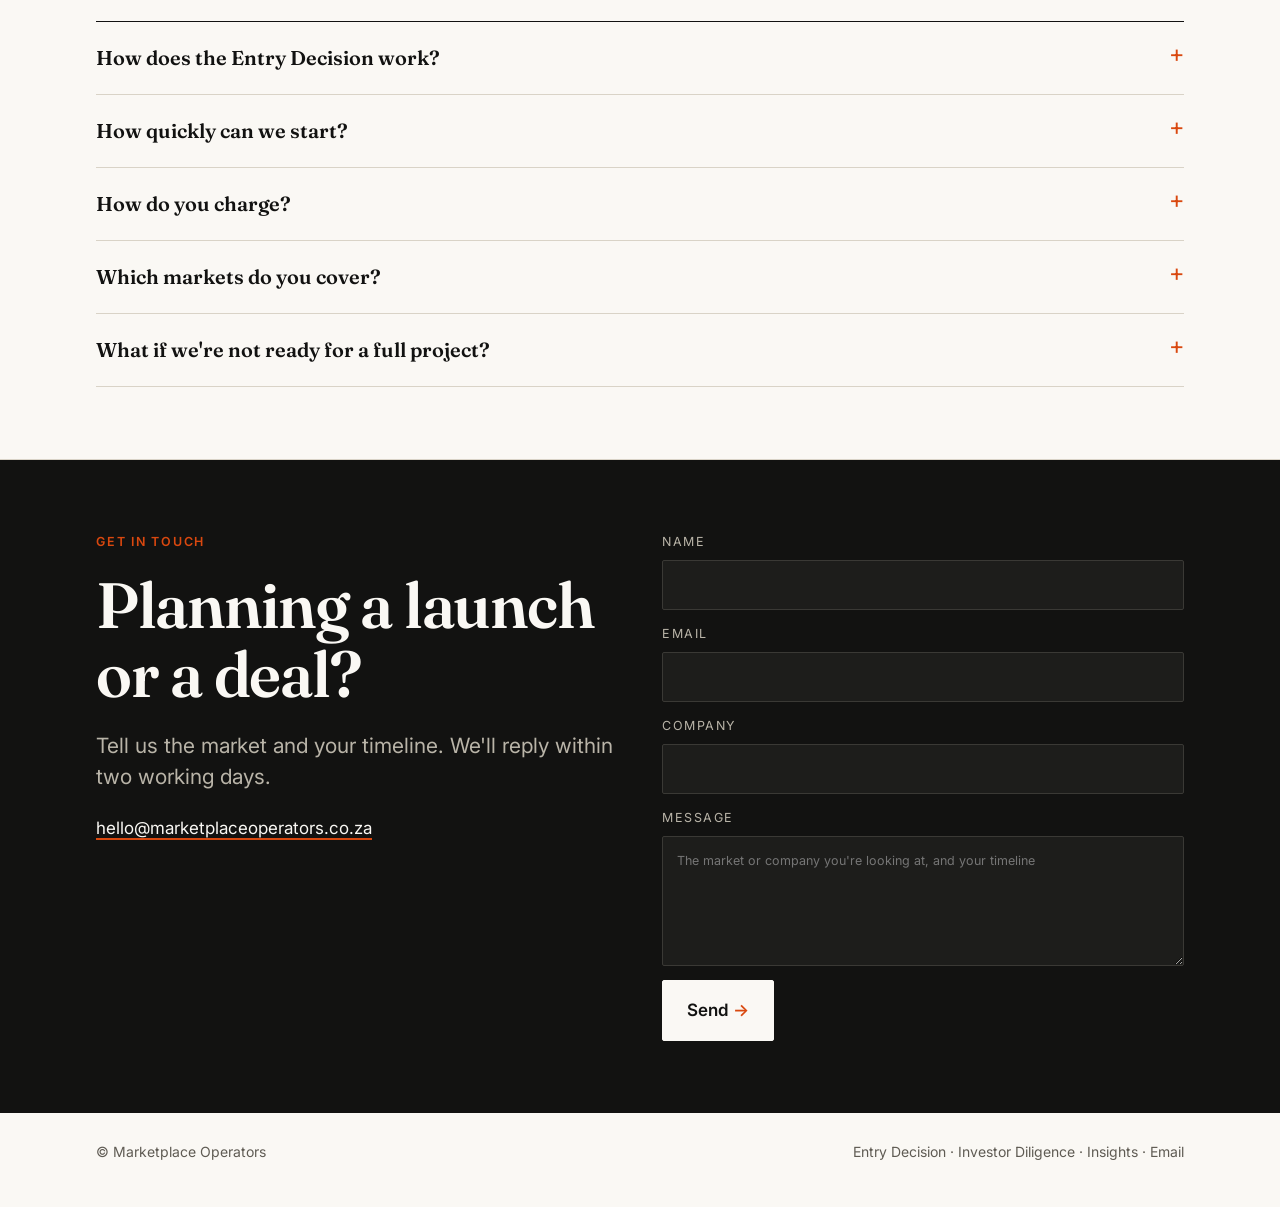
==== commit afc28561: "Remove hero chart; single-column hero Co-Authored-By: Claude Sonnet 5.5 <noreply@anthropic.com> Clau" ====
--- a/website/index.html
+++ b/website/index.html
@@ -55,20 +55,6 @@
         <a class="btn" href="#contact">Get in touch</a>
         <a class="btn line" href="#services">Our services</a>
       </div>
-    </div>
-    <div class="chart">
-      <svg viewBox="0 0 480 320" role="img" aria-label="Illustrative chart: profit per order rises while incentives run, then falls below break-even once they stop">
-        <g stroke="#f4f1ec" stroke-opacity=".08"><line x1="20" y1="60" x2="470" y2="60"/><line x1="20" y1="115" x2="470" y2="115"/><line x1="20" y1="225" x2="470" y2="225"/><line x1="20" y1="280" x2="470" y2="280"/></g>
-        <rect x="250" y="170" width="220" height="110" fill="#d9480f" fill-opacity=".10"/>
-        <line x1="20" y1="170" x2="470" y2="170" stroke="#f4f1ec" stroke-opacity=".5"/>
-        <text x="24" y="162" font-family="Inter,sans-serif" font-size="11" fill="#b9b4a8" letter-spacing="1.5">BREAK-EVEN</text>
-        <line class="fadein" x1="250" y1="40" x2="250" y2="290" stroke="#f4f1ec" stroke-opacity=".6" stroke-dasharray="4 5"/>
-        <text class="fadein" x="258" y="54" font-family="Inter,sans-serif" font-size="12" fill="#f4f1ec">Incentives stop</text>
-        <path class="draw" pathLength="1" d="M20 205 C100 185 165 115 250 92" fill="none" stroke="#f4f1ec" stroke-width="3" stroke-linecap="round"/>
-        <path class="draw d2" pathLength="1" d="M250 92 C300 100 330 190 360 222 S430 252 465 262" fill="none" stroke="#ff6a2b" stroke-width="3" stroke-linecap="round"/>
-        <text class="fadein late" x="465" y="288" text-anchor="end" font-family="Inter,sans-serif" font-size="12" fill="#ff8a57">Loses money on every order</text>
-      </svg>
-      <div class="cap">Illustrative. Profit per order, before and after incentives.</div>
     </div>
   </div>
 </section>
--- a/website/styles.css
+++ b/website/styles.css
@@ -285,3 +285,10 @@
 .cform button::after{content:" →";color:var(--accent)}
 .cform button:hover{background:var(--accent);border-color:var(--accent);color:#fff}
 .cform button:hover::after{color:#fff}
+
+/* Hero without chart: single column, wider headline */
+.hero-dark .herogrid{display:block}
+.hero-dark h1{max-width:16ch}
+.hero-dark .lead{max-width:34ch}
+.hero-dark{padding:110px 0 96px}
+@media(max-width:700px){.hero-dark{padding:72px 0 64px}}
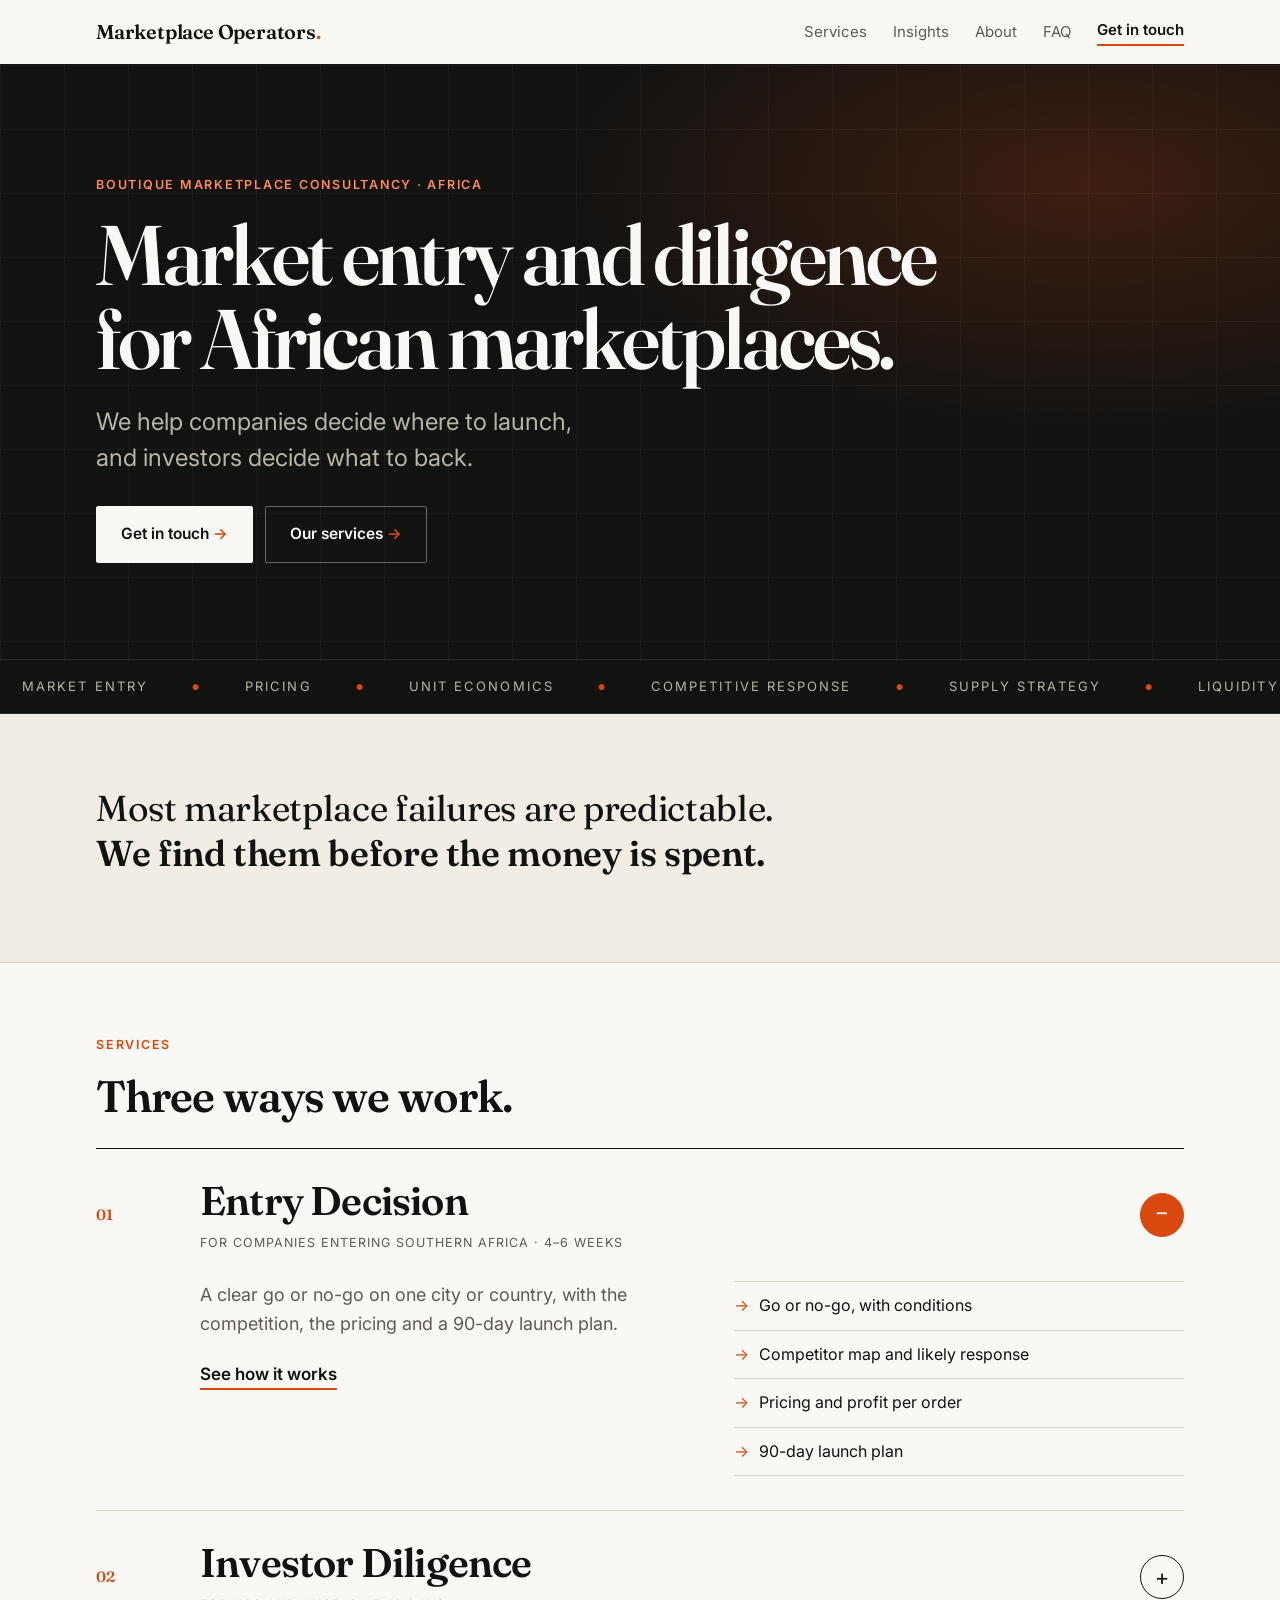
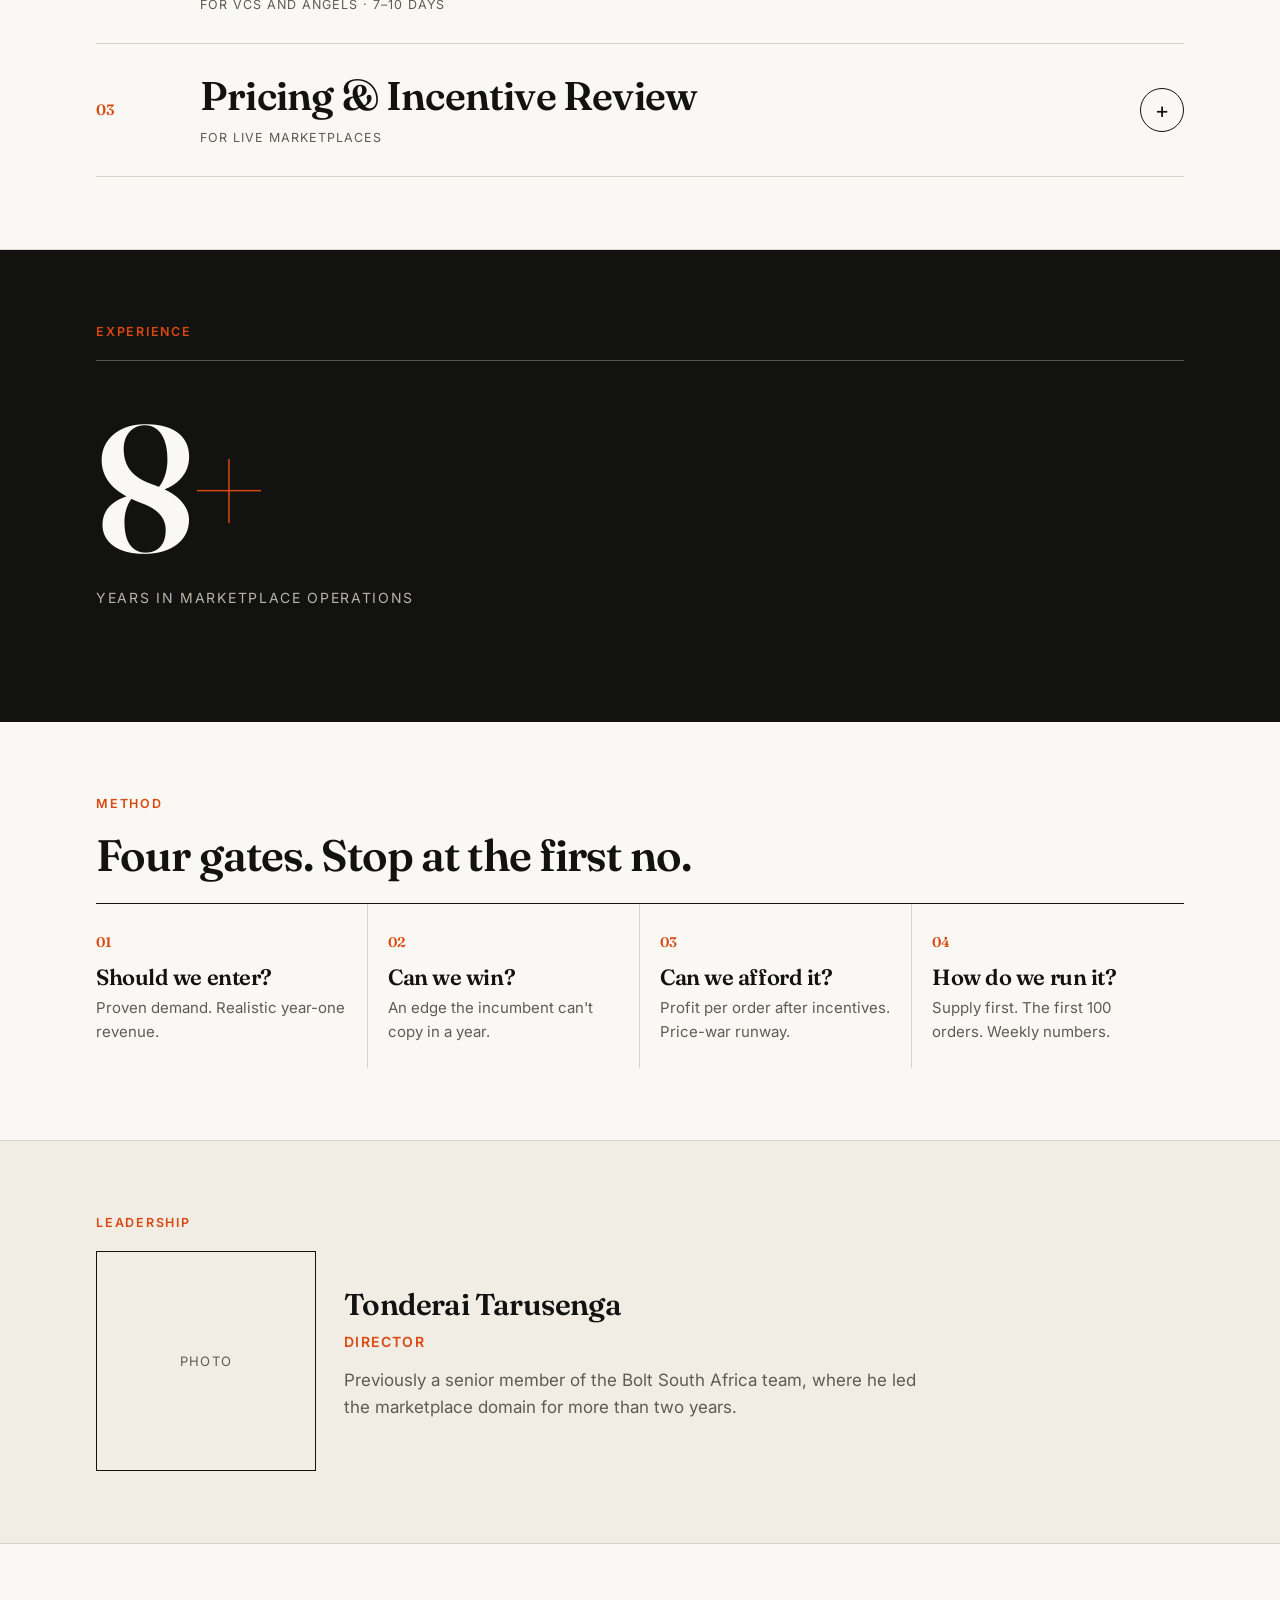
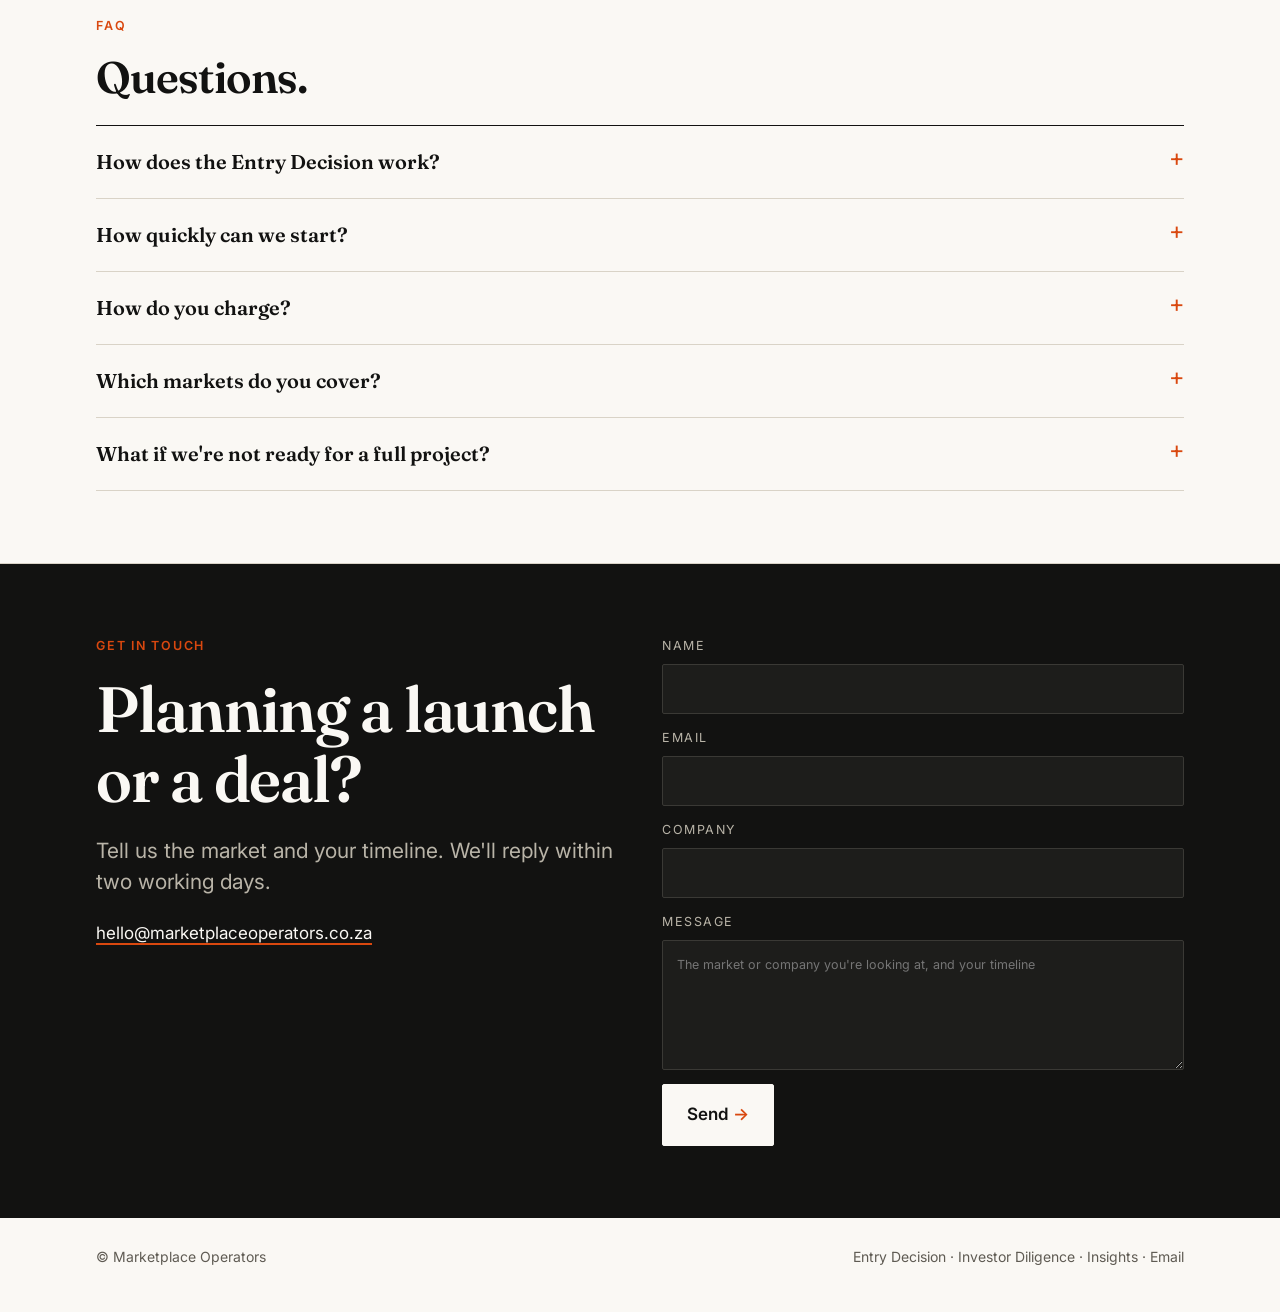
==== commit d106025e: "Keep single 8+ years stat Co-Authored-By: Claude Sonnet 5.5 <noreply@anthropic.com> Claude-Session: " ====
--- a/website/index.html
+++ b/website/index.html
@@ -106,10 +106,8 @@
   <div class="wrap">
     <span class="eyebrow">Experience</span>
     <!-- VERIFY these figures against your CV before publishing -->
-    <div class="nums">
+    <div class="nums one">
       <div><b><span class="cnt" data-to="8">8</span><i>+</i></b><span>Years in marketplace operations</span></div>
-      <div><b><span class="cnt" data-to="16">16</span><i>+</i></b><span>Local markets operated</span></div>
-      <div><b><span class="cnt" data-to="190">190</span><i>+</i></b><span>Supply units signed through partners</span></div>
     </div>
   </div>
 </section>
--- a/website/styles.css
+++ b/website/styles.css
@@ -292,3 +292,9 @@
 .hero-dark .lead{max-width:34ch}
 .hero-dark{padding:110px 0 96px}
 @media(max-width:700px){.hero-dark{padding:72px 0 64px}}
+
+/* Single stat */
+.nums.one{grid-template-columns:1fr}
+.nums.one div{border-right:0;padding:36px 0 40px}
+.nums.one b{font-size:clamp(88px,16vw,180px)}
+.nums.one > div > span{font-size:14px}
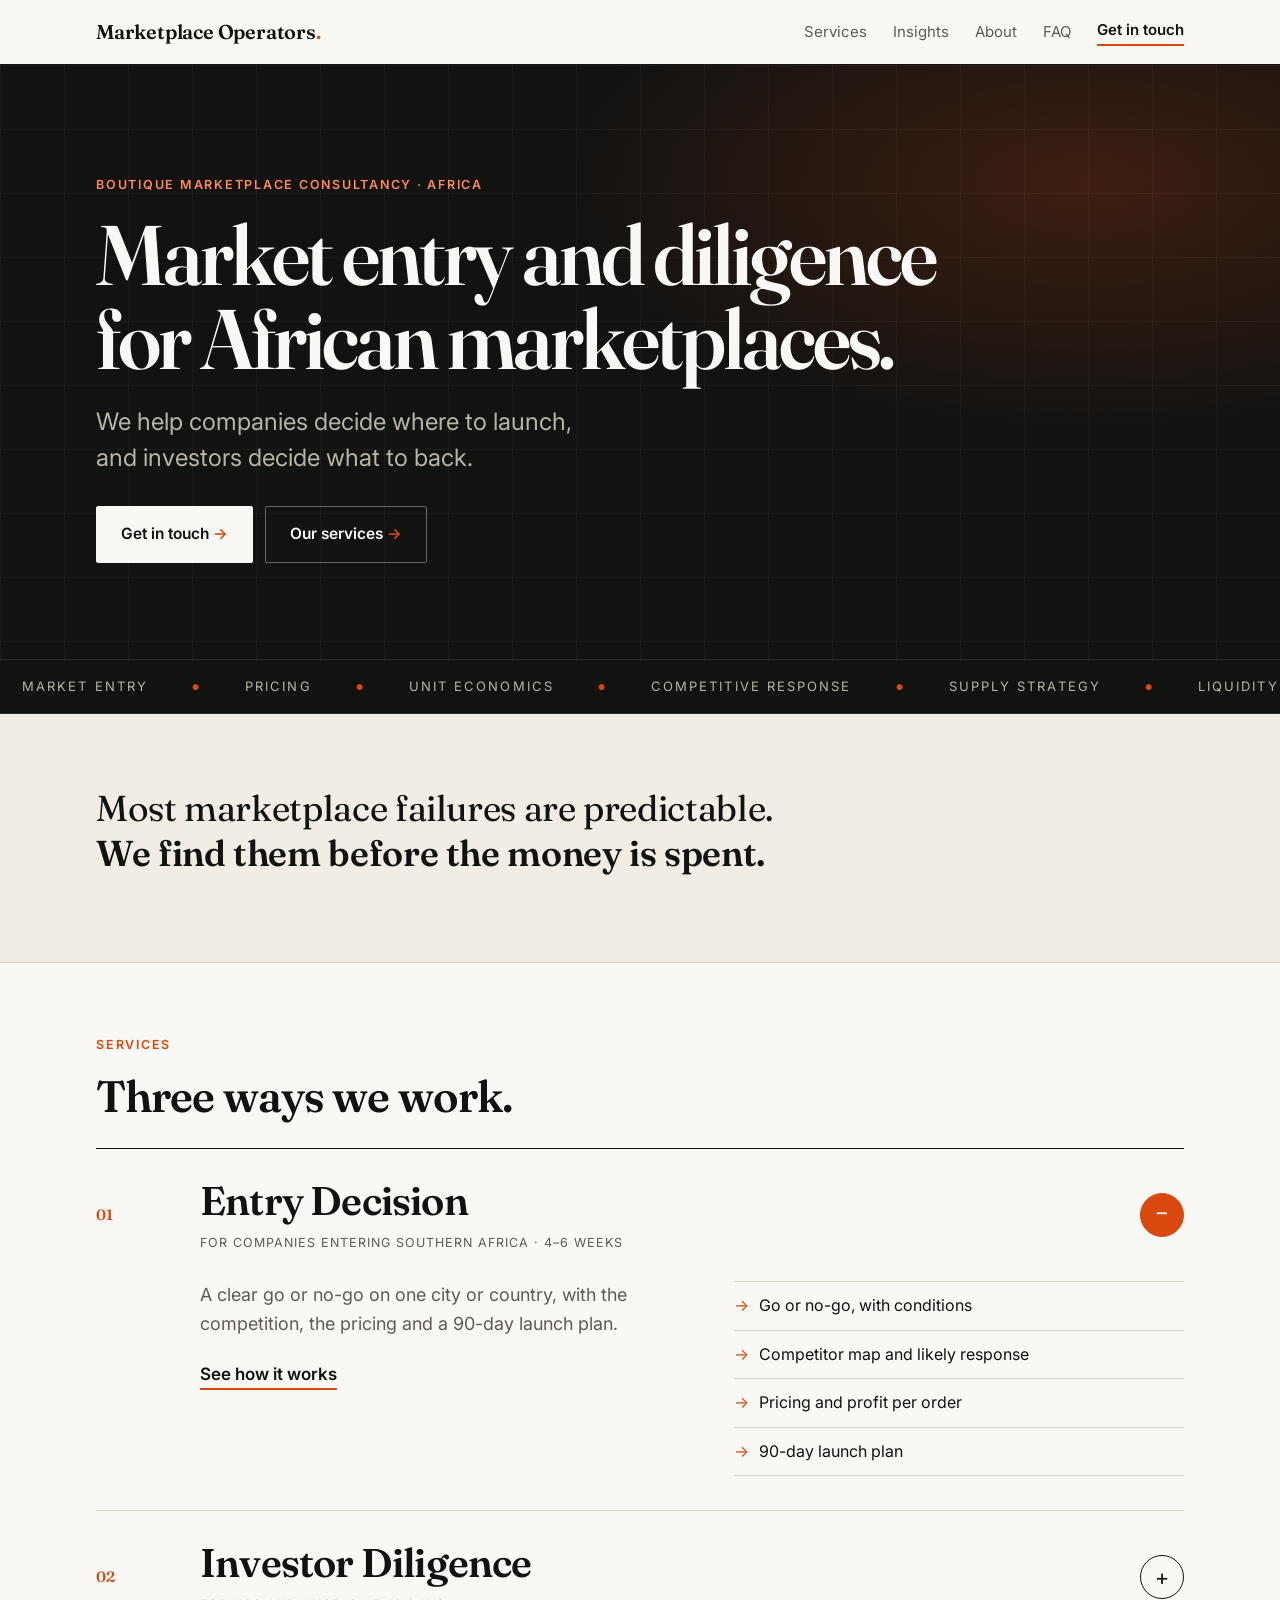
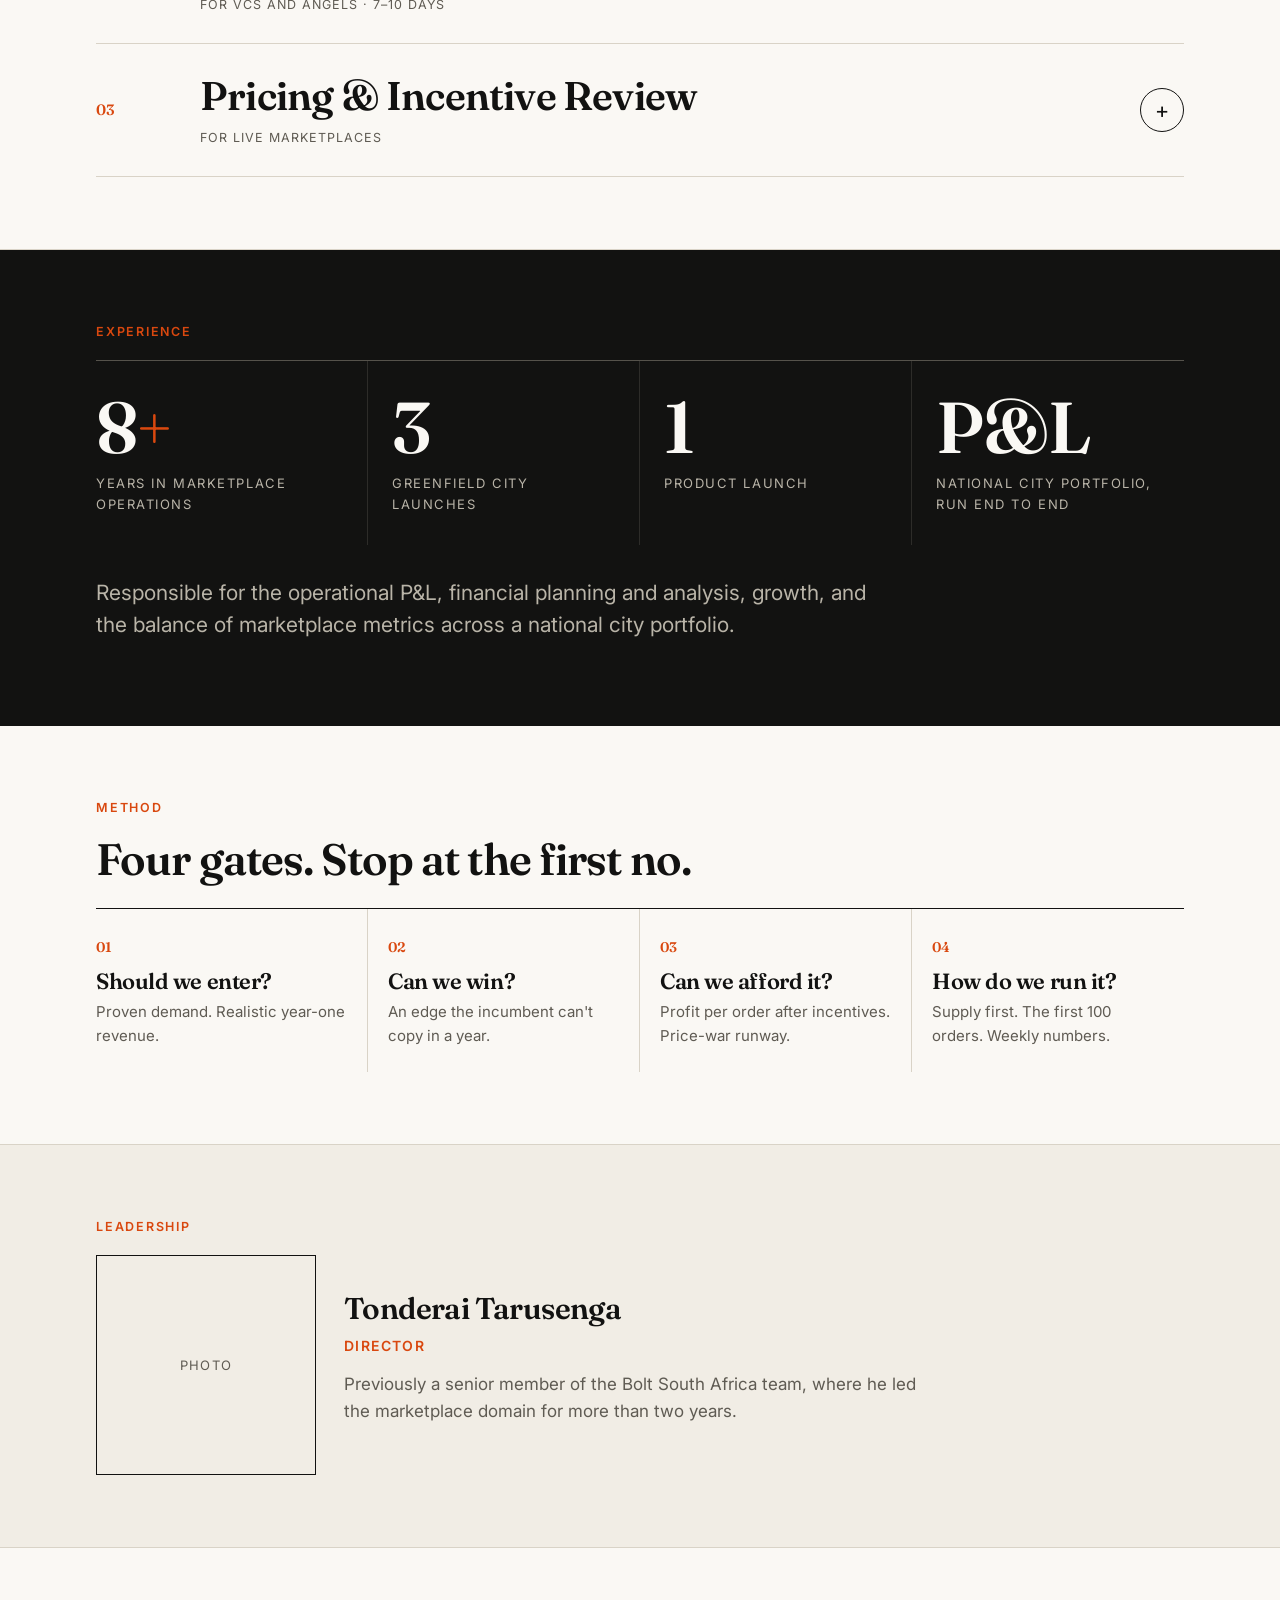
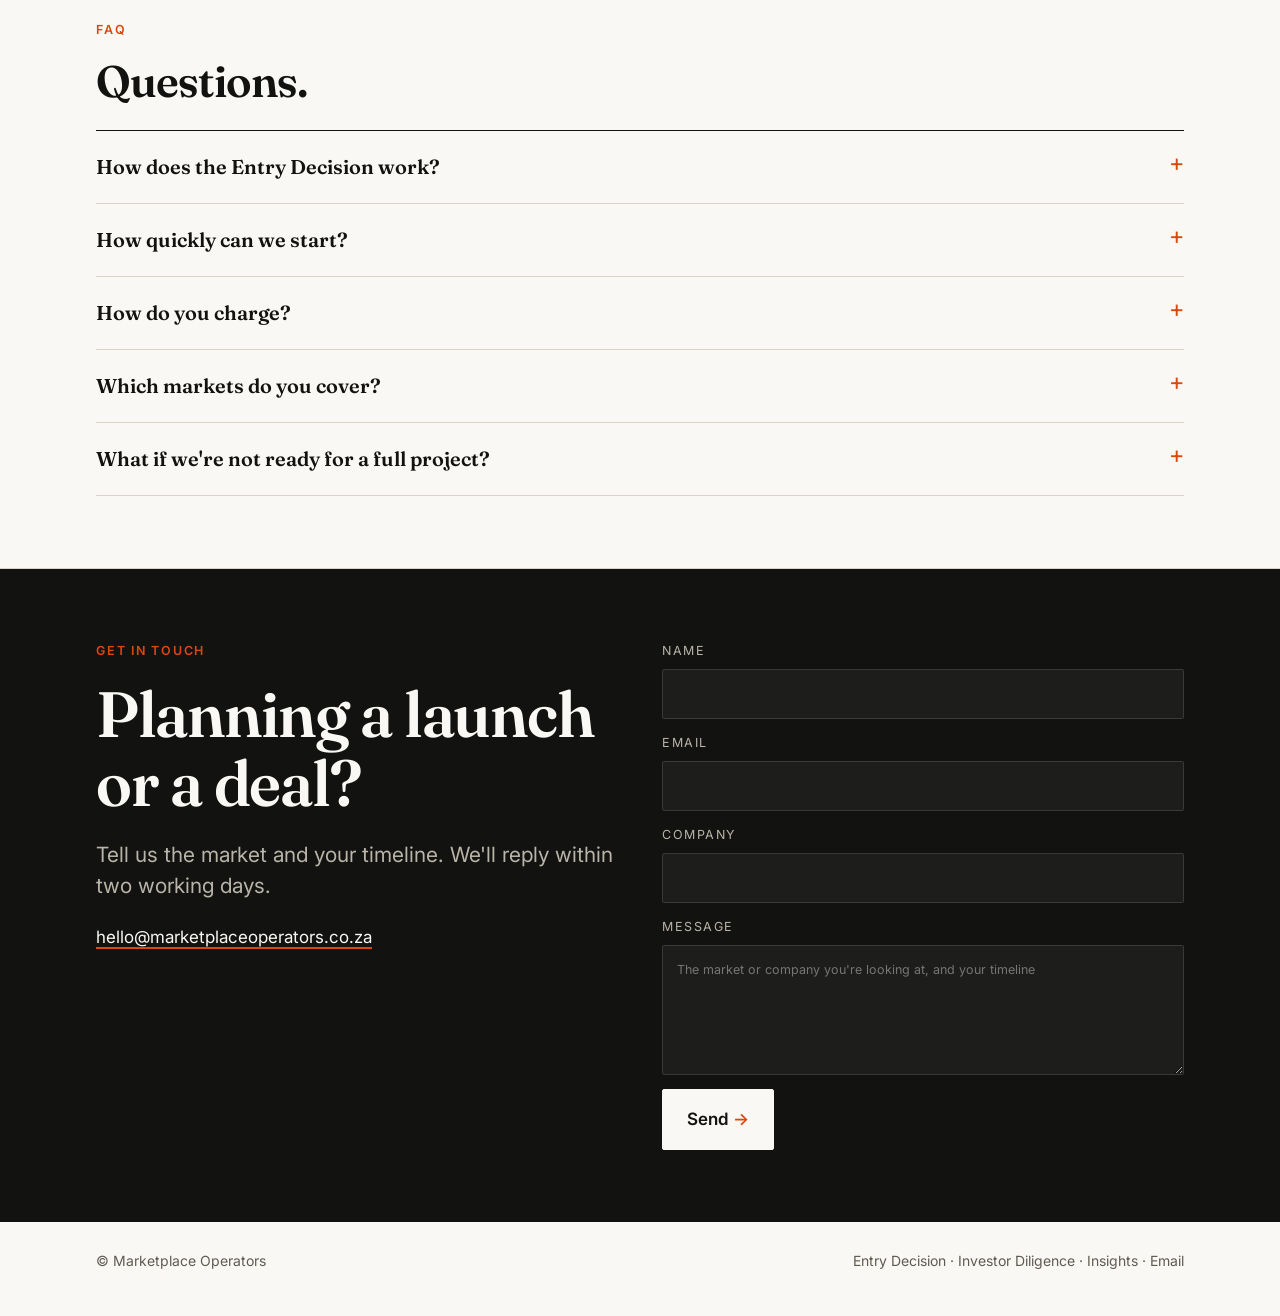
==== commit ce5a3b83: "Experience row: 8+ years, 3 greenfield launches, 1 product launch, national portfolio P&L Co-Authore" ====
--- a/website/index.html
+++ b/website/index.html
@@ -106,9 +106,13 @@
   <div class="wrap">
     <span class="eyebrow">Experience</span>
     <!-- VERIFY these figures against your CV before publishing -->
-    <div class="nums one">
+    <div class="nums four">
       <div><b><span class="cnt" data-to="8">8</span><i>+</i></b><span>Years in marketplace operations</span></div>
+      <div><b><span class="cnt" data-to="3">3</span></b><span>Greenfield city launches</span></div>
+      <div><b><span class="cnt" data-to="1">1</span></b><span>Product launch</span></div>
+      <div><b>P&amp;L</b><span>National city portfolio, run end to end</span></div>
     </div>
+    <p class="lead" style="max-width:60ch;margin-top:32px">Responsible for the operational P&amp;L, financial planning and analysis, growth, and the balance of marketplace metrics across a national city portfolio.</p>
   </div>
 </section>
 
--- a/website/styles.css
+++ b/website/styles.css
@@ -298,3 +298,19 @@
 .nums.one div{border-right:0;padding:36px 0 40px}
 .nums.one b{font-size:clamp(88px,16vw,180px)}
 .nums.one > div > span{font-size:14px}
+
+/* Four-stat experience row */
+.nums.four{grid-template-columns:1fr}
+@media(min-width:620px){
+  .nums.four{grid-template-columns:1fr 1fr}
+  .nums.four div{border-right:0;border-bottom:1px solid #2d2c29;padding:30px 26px}
+  .nums.four div:nth-child(odd){padding-left:0;border-right:1px solid #2d2c29}
+  .nums.four div:nth-last-child(-n+2){border-bottom:0}
+}
+@media(min-width:1000px){
+  .nums.four{grid-template-columns:repeat(4,1fr)}
+  .nums.four div{border-bottom:0;border-right:1px solid #2d2c29;padding:30px 24px}
+  .nums.four div:nth-child(odd){padding-left:24px}
+  .nums.four div:first-child{padding-left:0}
+  .nums.four div:last-child{border-right:0}
+}
